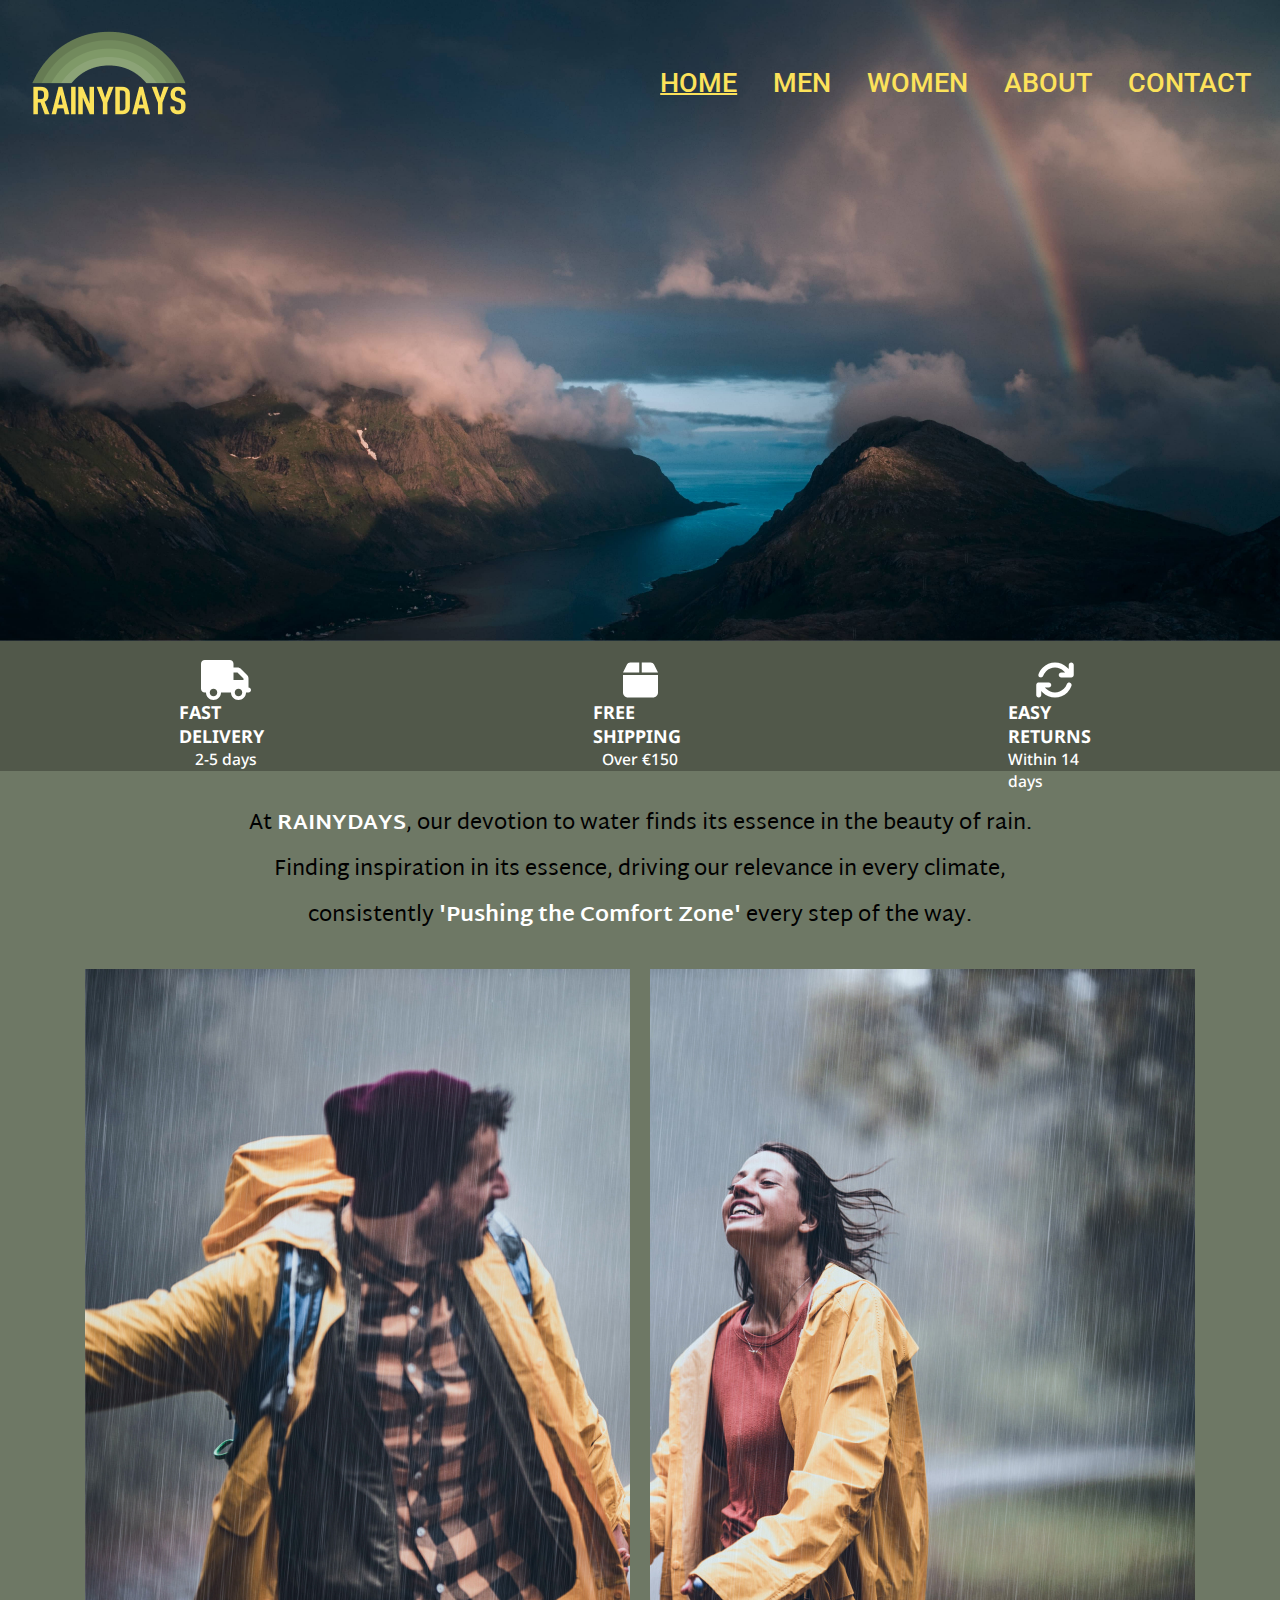
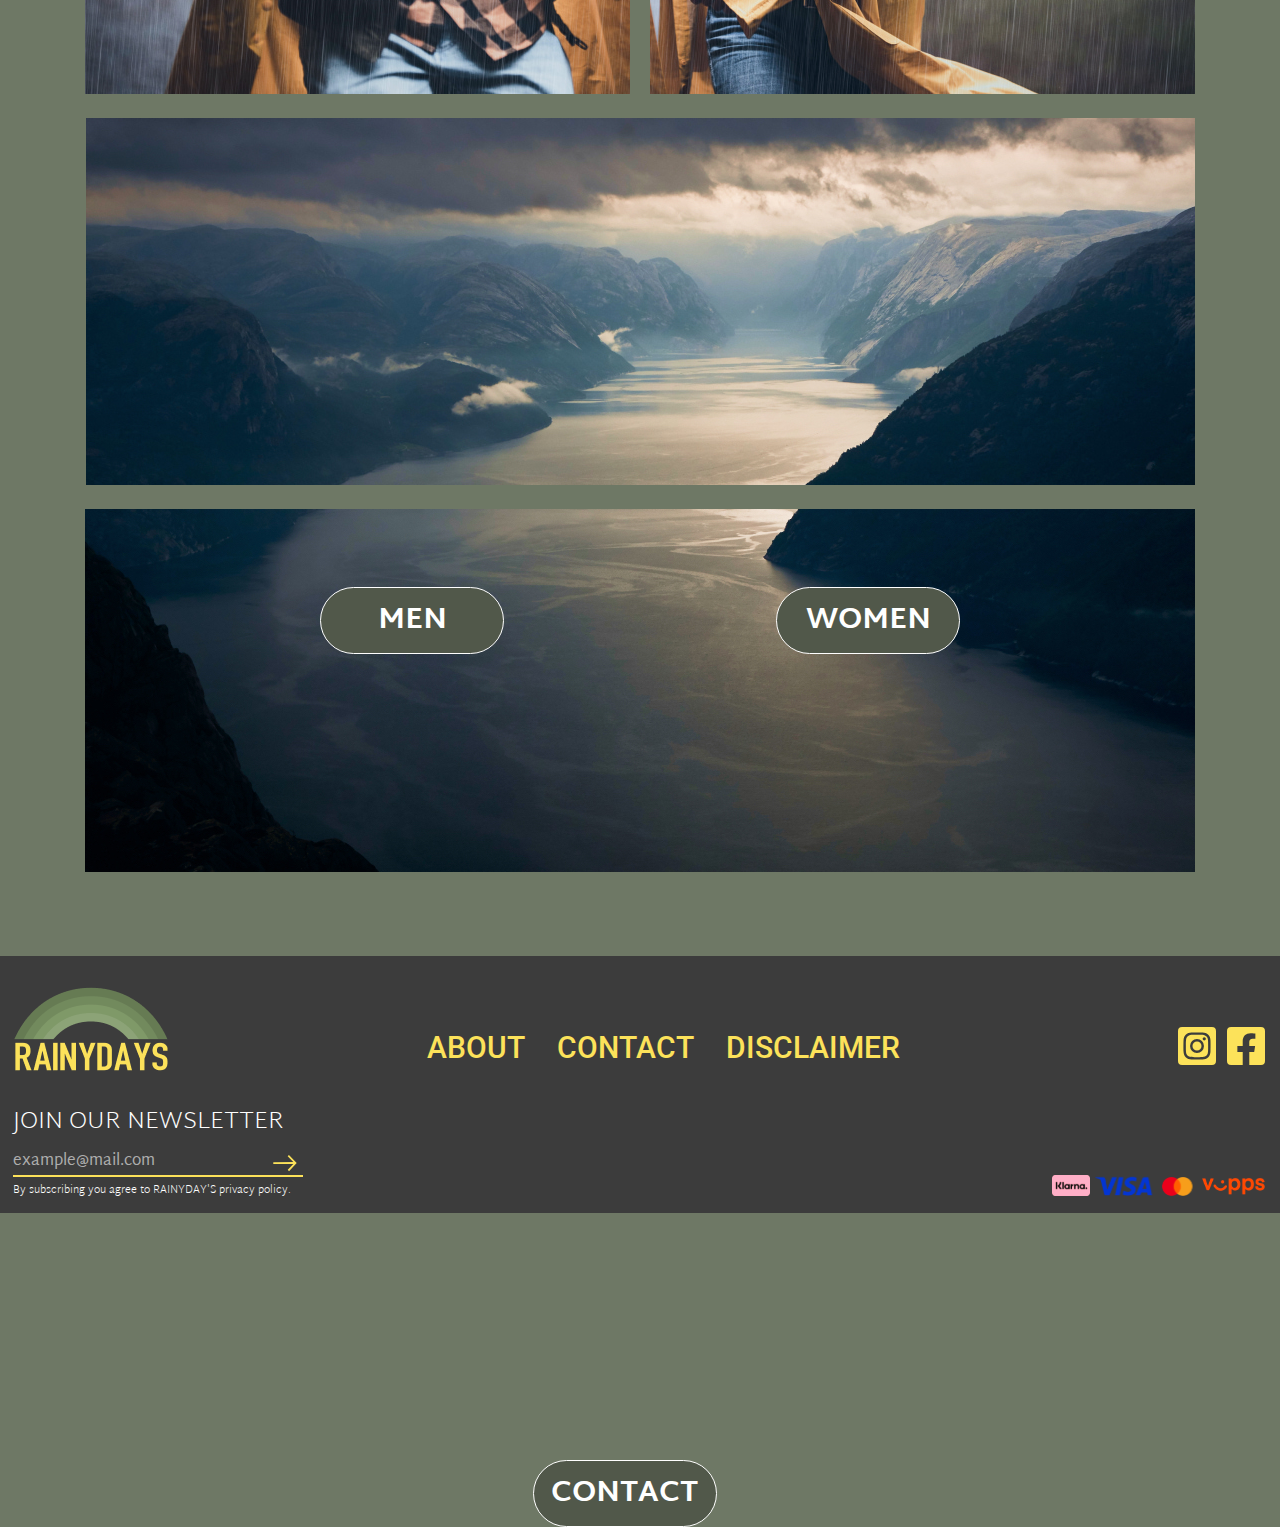
==== index.html @ e8f2d110 "first commit" ====
<!DOCTYPE html>
<html lang="en">

<head>
  <meta charset="UTF-8">
  <meta name="viewport" content="width=device-width, initial-scale=1.0">
  <title>Rainydays︱Waterproof outdoor jackets</title>
  <meta name="discription" content="Rainydays︱Website where you can buy waterproof outdoor jackets">
  <link rel="stylesheet" href="src/css/styles.css">
  <link rel="stylesheet" href="src/css/index.css">
  <link rel="icon" type="image/x-icon" href="./assets/images/favicon.ico">
</head>
<body>
  
 <header>
  <div class="header-img-wrapper">
    <a href="./index.html">
      <img class="logo" src="./assets/images/RAINYDAYSlogocrop.png" alt="Logo: Green shades of tint rainbow with yellow text - Rainydays">
    </a>
    <img class="header-img" src="./assets/images/HEADER-PIC-index.jpg" alt="Mountain range with a fjord, clouds and a rainbow">
  
   
    <nav class="navigation">
      <ul>
       <li class="active"><a class="nav-links" href="index.html">HOME</a></li>
       <li><a class="nav-links" href="mens.html">MEN</a></li>
       <li><a class="nav-links" href="womens.html">WOMEN</a></li>
       <li><a class="nav-links" href="about.html">ABOUT</a></li>
       <li><a class="nav-links" href="contact.html">CONTACT</a></li>
       <!--<li ><a class="nav-links" href="cart.html"><img class="cart-icon" src="./assets/images/BAG.png"></a></li>-->
     </ul>
     </nav>
    </div>
 </header>

 <main>
  <section>
    <div class="section1">
      <div class="bulk">
        <img class="icon" src="./assets/images/TRUCK.svg" alt="icon of a truck">
        <p class="bulk-big-text">FAST DELIVERY</p>
        <p class="bulk-small-text">2-5 days</p>
      </div>
      <div class="bulk">
        <img class="icon" src="./assets/images/PACKAGE.svg" alt="icon of a package">
        <p class="bulk-big-text">FREE SHIPPING</p>
        <p class="bulk-small-text">Over €150</p>
      </div>
      <div class="bulk">
        <img class="icon" src="./assets/images/RETURN.svg" alt="icon of a return arrow">
        <p class="bulk-big-text">EASY RETURNS</p>
        <p class="bulk-small-text">Within 14 days</p>
      </div>
    </div>
  </section>

  <section class="section2">
    <h1 class="h1-top">At <b class="bold">RAINYDAYS</b>, our devotion to water finds its essence in the beauty of rain.</h1>
    <h1 class="h1-top"> Finding inspiration in its essence, driving our relevance in every climate,</h1>
    <h1 class="h1-top"> consistently <b class="bold">'Pushing the Comfort Zone'</b> every step of the way.</h1>
  </section>

  <section class="section3">
    <div>
    <img class="section3-img" src="./assets/images/men-index.jpg" alt="Man in the rain reaching for the woman">
    <a href="mens.html"><button class="btn btn-men">MEN</button></a>
  </div>
  <div>
    <img class="section3-img" src="./assets/images/women-index.jpg" alt="Woman in the rain reaching for the man">
    <a href="womens.html"><button class="btn btn-women">WOMEN</button></a>
  </div>
  </section>
  
  <section class="section4">
    <div>
    <img src="./assets/images/1fjord.jpg" alt="the top a fjord landscape">
    <a href="about.html"><button class="btn btn-about">ABOUT</button></a>
  </div>
  <div>
    <img src="assets/images/2fjord.jpg" alt="the bottom of a fjord landscape">
    <a href="contact.html"><button class="btn btn-contact">CONTACT</button></a>
  </div>
  </section>
</main>

 <footer>
  <div class="footer-wrapper1">
    <a href="./index.html/"> <img class="logo-footer" src="./assets/images/RAINYDAYSlogocrop.png" alt="Logo: Green shades of tint rainbow with yellow text - Rainyday"></a>
    <nav class="footer-nav">
      <ul class="footer-ul">
        <li><a class="footer-links" href="./about.html">ABOUT</a></li>
       <li><a class="footer-links" href="./contact.html">CONTACT</a></li>
       <li><a class="footer-links" href="./disclaimer.html">DISCLAIMER</a></li>
      </ul>
    </nav>
 
    <nav class="some">
      <ul class="some-icon">
        <li class="some-icon-li"><a href="https://www.instagram.com/"><img class="some-img" src="./assets/images/instagram-square13.46.51.svg" alt="instagram logo"></a></li>
        <li class="some-icon-li"><a href="https://www.facebook.com/"><img class="some-img" src="./assets/images/facebook-square13.46.51.svg" alt="facebook logo"></a></li>
      </ul>
    </nav>
    </div>

    <div class="footer-wrapper2">
    <container class="newsletter-wrapper2">
    <div class="newsletter"></div>
      <div class="newsletter-title">JOIN OUR NEWSLETTER</div>
      <div class="input-container">
              <button type="submit" class="submit-button"> <img class="pil" src="./assets/images/PIL.svg"></button>
              <input type="email" class="email-input" placeholder="example@mail.com" required>
      </div>
      <div class="privacy-policy">By subscribing you agree to RAINYDAY'S privacy policy.</div>
    </container>

    <div class="payment-wrapper">
        <nav>
          <ul class="payment-ul">
            <li class="payment"><a href="https://www.klarna.com/no/?grs=https%3A%2F%2Fwww.klarna.com%2F&grr=empty"><img class="payment-img" src="./assets/images/KLARNA.svg" alt="Klarna logo"></a></li>
            <li class="payment"><a href="https://www.visa.no/"><img class="payment-img" src="./assets/images/VISA.svg" alt="Visa logo"></a></li>
            <li class="payment"><a href="https://www.mastercard.no/no-no.html"><img class="payment-img" src="./assets/images/MASTERCARD.svg" alt="Mastercard logo"></a></li>
            <li class="payment"><a href="https://vipps.no/"><img class="payment-img" src="./assets/images/VIPPS.svg" alt="Vipps logo"></a></li>
          </ul>
        </nav>
      </div>
    </div>
 
 </footer>

</body>
</html>
---- src/css/styles.css ----
/* Use import to split up your CSS into manageable chunks */
@import url("./reset.css");
/* Files that are only needed to be imported are called partials */
/* These are marked with an underscore: */
@import url("./variables.css");
/* Feel free to add as many of these imports as you need */
@import url('https://fonts.googleapis.com/css2?family=Martel+Sans:wght@200;400;600;700;800;900&display=swap');
@import url('https://fonts.googleapis.com/css2?family=Roboto:ital,wght@0,100;0,300;0,400;0,500;0,700;0,900;1,100;1,300;1,400;1,500;1,700;1,900&display=swap');
@import url('https://fonts.googleapis.com/css2?family=Noto+Sans:ital,wght@0,100;0,200;0,300;0,400;0,500;0,600;0,700;0,800;0,900;1,100;1,200;1,300;1,400;1,500;1,600;1,700;1,800&display=swap');

*{
  margin: 0px;
  padding: 0px;
  box-sizing: border-box;
}

html {
  font-size: 1rem;
}

body {
  background-color: #6E7865;
  font-size: 1rem;
}

img {
  max-width: 100%;
  height: auto;
}
/*-----------header-------------*/ 

header {
  position: relative;
}

.header-img-wrapper {
  position: relative;
  display: flex;
  max-width: 100%;
}


.logo {
  position: absolute;
  margin: 1% 2%;
  margin-top: 2vw;
  max-width: 20%;
  height: auto;
}

ul {
  margin: 0;
  padding: 0;
}

li {
  display: inline-block;
  margin: 16px;
}

.nav-links {
  color: #FCE25A;
  font-family: 'Roboto', sans-serif;
  font-size: 1.675rem;
  font-weight: 500;
  text-decoration: none;
}

.navigation {
  position: absolute;
  top: 0;
  right: 0;
  padding-right: 1%;
  padding-top: 4%;
}

.active {
  text-decoration: underline;
  text-decoration-thickness: 2px;
  color:#FCE25A;
}

.cart-icon {
  width: 100%;
  max-width: 50px;;
  height: auto;
}

main { 
  padding-bottom: 30px;
}

/*----------index-------------*/
h1 {
  color: #FCE25A;
  font-family: 'Roboto', sans-serif;
  font-size: 1.875rem;
  text-align: center;
  padding: 25px;
}

.section1 {
  background-color: #51584A;
  width: 100%;
  height: 130px;
  padding: 19px;
  display: flex;
  justify-content: space-evenly;
}

.bulk { 
  
  display: flex;
  flex-direction: column;
  align-items: center;
  margin: 0 160px;
}

.bulk-big-text {
font-size: 1.125rem;
font-family: 'Noto Sans', sans-serif;
font-weight: 700;
color:#fff;
}

.bulk-small-text {
  font-size: 0.975rem;
  font-family: 'Noto Sans', sans-serif;
  font-weight: 500;
   color:#fff; 
}

.section2 {
  width: 80%;
  margin-right:auto;
  margin-left:auto;
  padding-top: 30px;
  padding-bottom: 30px;
}

.h1-top {
  font-family: "martel sans", sans-serif;
  color: #000;
  font-weight: 400;
  font-size: 1.363rem;
  padding: 3px;
  text-align: center;
 }

.bold {
  font-family: "martel sans", sans-serif;
 color: #fff;
 font-weight: 700;
 font-size: 1.363rem;
}

.section3 {
  display: flex;
  justify-content:center;
  gap: 20px;
}


.section4 {
  display: flex;
  flex-direction: column;
  align-items: center;
  justify-content: space-around;
  gap: 20px;
  margin-top: 20px;
  margin-bottom: 50px;

}

.btn {
  background-color: #51584A;
  border: 1px solid #fff;
  font-family: "martel sans", sans-serif;
  font-weight: 700;
  border-radius: 36px;
  color: #fff;
  padding: 5px 15px;
  text-align: center;
  text-decoration: none;
  display: inline-block;
  font-size: 1.9rem;
  width: 184px;
  cursor: pointer;
}

.btn:hover{
  background-color: #FCE25A;
  color:#000
}

/*----------about-------------*/

.section1-about-wrapper{
display: flex;
flex-wrap: wrap;
align-items: center;
justify-content: center;
}

.section1-about-text{
  padding: 15px;
  margin-left: 125px;
}

.p-about {
  font-family: "martel sans", sans-serif;
  font-weight: 500;
  max-width: 560px;
  width: 560px;
  font-size: 1.02rem;
  padding: 15px;
}

.p-about2 {
  font-family: "martel sans", sans-serif;
  font-weight: 500;
  max-width: 550px;
  width: 550px;
  font-size: 1.02rem;
  padding: 15px;
}

.b-about {
 font-family: "martel sans", sans-serif;
 color: #fff;
 font-weight: 700;
 font-size: 1.02rem;
}

.section1-img{
  padding: 15px;
  margin-right: 125px;
}



.section2-about-wrapper{
  display: flex;
  flex-wrap: wrap;
  align-items: center;
  justify-content: center;
  margin-top: 35px;
  margin-bottom: 35px;
  gap: 20px;
  }

  .section2-about-text{
    padding: 15px;
    
  }

  .section2-img{
    padding: 15px;
    
  }

  /*----disclaimer----*/
  .section1-disclaimer-wrapper{
    display: flex;
    flex-wrap: wrap;
    align-items: center;
    justify-content: center;
    padding-bottom: 30px;
    padding-left: 15px;
    }
    
    .section1-disclaimer-text{
      padding: 15px;
      margin-left: 125px;
    }
    
    .p-disclaimer {
      font-family: "martel sans", sans-serif;
      font-weight: 500;
      max-width: 560px;
      width: 560px;
      font-size: 1.02rem;
      padding-bottom: 35px;
    }
    
    .h2-disclaimer {
     font-family: "martel sans", sans-serif;
     color: #fff;
     font-weight: 700;
     font-size: 1.02rem;
     padding-bottom: 0;
     margin-bottom: 0;
    }
    
    .disclaimer-img {
      padding: 15px;
      margin-right: 125px;
    }
    

    .link-style:link {
      color: #000;
    }

    .link-style:visited {
      color: #000;
    }

    .link-style:hover {
      color:#FCE25A;
    }

  /*--------Men and women----------*/
  .product-card {
    background-color: #51584A;
    margin: 10px;
    max-width: 341px;
}


.product-name {
    font-family: "martel sans", sans-serif;
    font-size: 1.125rem;
    font-weight: 800;
    color: #fff;
    margin-left: 5px;
}

.product-price {
    font-family: "martel sans", sans-serif;
    color: #fff;
    font-size: 1.125rem;
    font-weight: 500;
    margin-left: 5px;
}

.dot-wrapper{
  display: flex;
  flex-direction: row;
  justify-content: space-between;
}
/*----------contact-----------*/

.h3-contact {
  font-family: "martel sans", sans-serif;
    color: #fff;
    font-size: 1.425rem;
    font-weight: 800;
    padding: 0;
    margin: 0;
}

.p-contact {
  font-family: "martel sans", sans-serif;
  color: #000;
  font-size: 1.325rem;
  font-weight: 500;
  
}

.h3-roboto{
  font-family: 'Roboto', sans-serif;
  font-size: 1.675rem;
  font-weight: 500;
  color: #fff;
  padding: 0;
  margin: 0;
}

/*----------footer-----------*/
footer {
    background-color: #3C3C3C;
    width: 100%;
    position: relative;
}

.footer-wrapper1 {
  display: flex;
  justify-content: space-between;
}

.logo-footer {
  margin-left: 5%;
  margin-top: 2vw;
  max-width: 100%;
  height: auto;
}

.footer-ul {
  display: flex;
  justify-content: center;
}

.footer-links {
  color: #FCE25A;
  font-family: 'Roboto', sans-serif;
  font-size: 1.875rem;
  font-weight: 500;
  text-decoration: none;
}

.footer-nav, .some {
  display: flex;
  align-items: flex-end;
}

.footer-ul, .some-icon {
  display: flex;
  align-items: flex-end;
}

.footer-links, .some-icon-li img{
  margin-bottom: -7px;
}

.newsletter-wrapper2 {
  display: inline-block;
  justify-content: space-between;
  padding: 1%;
}

.some-icon {
  margin-right: 20px;
}

.some-icon-li {
display: inline-block;
margin-right: -5px;
}
 

.newsletter {
  display: flex;
  align-items: flex-end;
  margin-top: 0.5vw;
  margin-left: 5%;
}

.newsletter-title {
  font-family: "martel sans", sans-serif;
  color: #fff;
  font-weight: lighter;
  font-size: 1.5rem;
}

.input-container {
  display: flex;
  position: relative;
  flex-direction: row;
  align-items: flex-start;
  margin-bottom: 3px;
  margin-top: 3px;
}

.email-input {
  width: 290px;
  border: none; 
  border-bottom: 2px solid #FCE25A;
  outline: none;
  background-color: transparent;
  margin-right: 20px;
  color: #aeaeae;
  font-family: "Martel sans", sans-serif;
  font-size: 0.9625rem;
  position: relative;

}

.email-input::placeholder {
  color: #aeaeae; 
}

.submit-button {
  background-color: transparent;
  cursor: pointer; 
  border: none;
  position: absolute; 
  left: 260px;
  bottom: 2px;
  
}

.pil {
  height: 1.1rem;

}

.privacy-policy {
  font-family: "martel sans", sans-serif;
  color: #fff;
  font-weight: lighter;
  font-size: 0.6825rem;
}

.payment-wrapper {
  display: flex;
  align-items: center;
  position: absolute;
  bottom: 0;
  right: 0;
  margin-right: 1%;
  margin-bottom: 1%;
}

.payment {
  margin: 0;
  padding: 0;
}



/* mobile to small tablet */
@media screen and (min-width: 300px) and (max-width: 600px) {

}
 
/* tablet and small laptops */
@media screen and (min-width: 601px) and (max-width: 900px) {

}
 
/* laptop to larger desktops */
@media screen and (min-width: 901px) and (max-width: 1300px) {

}
 
/* larger monitors */
@media screen and (min-width: 1301px) {
  
}
---- src/css/index.css ----
.btn-contact{
    position: absolute;
    top: 340%;
    right: 44%;
  }

  .btn-about{
    position: absolute;
    top: 285%;
    right: 44%;
  }

  .btn-women{
    position: absolute;
    top: 243%;
    right: 25%;
  }

  .btn-men{
    position: absolute;
    top: 243%;
    left: 25%;
  }
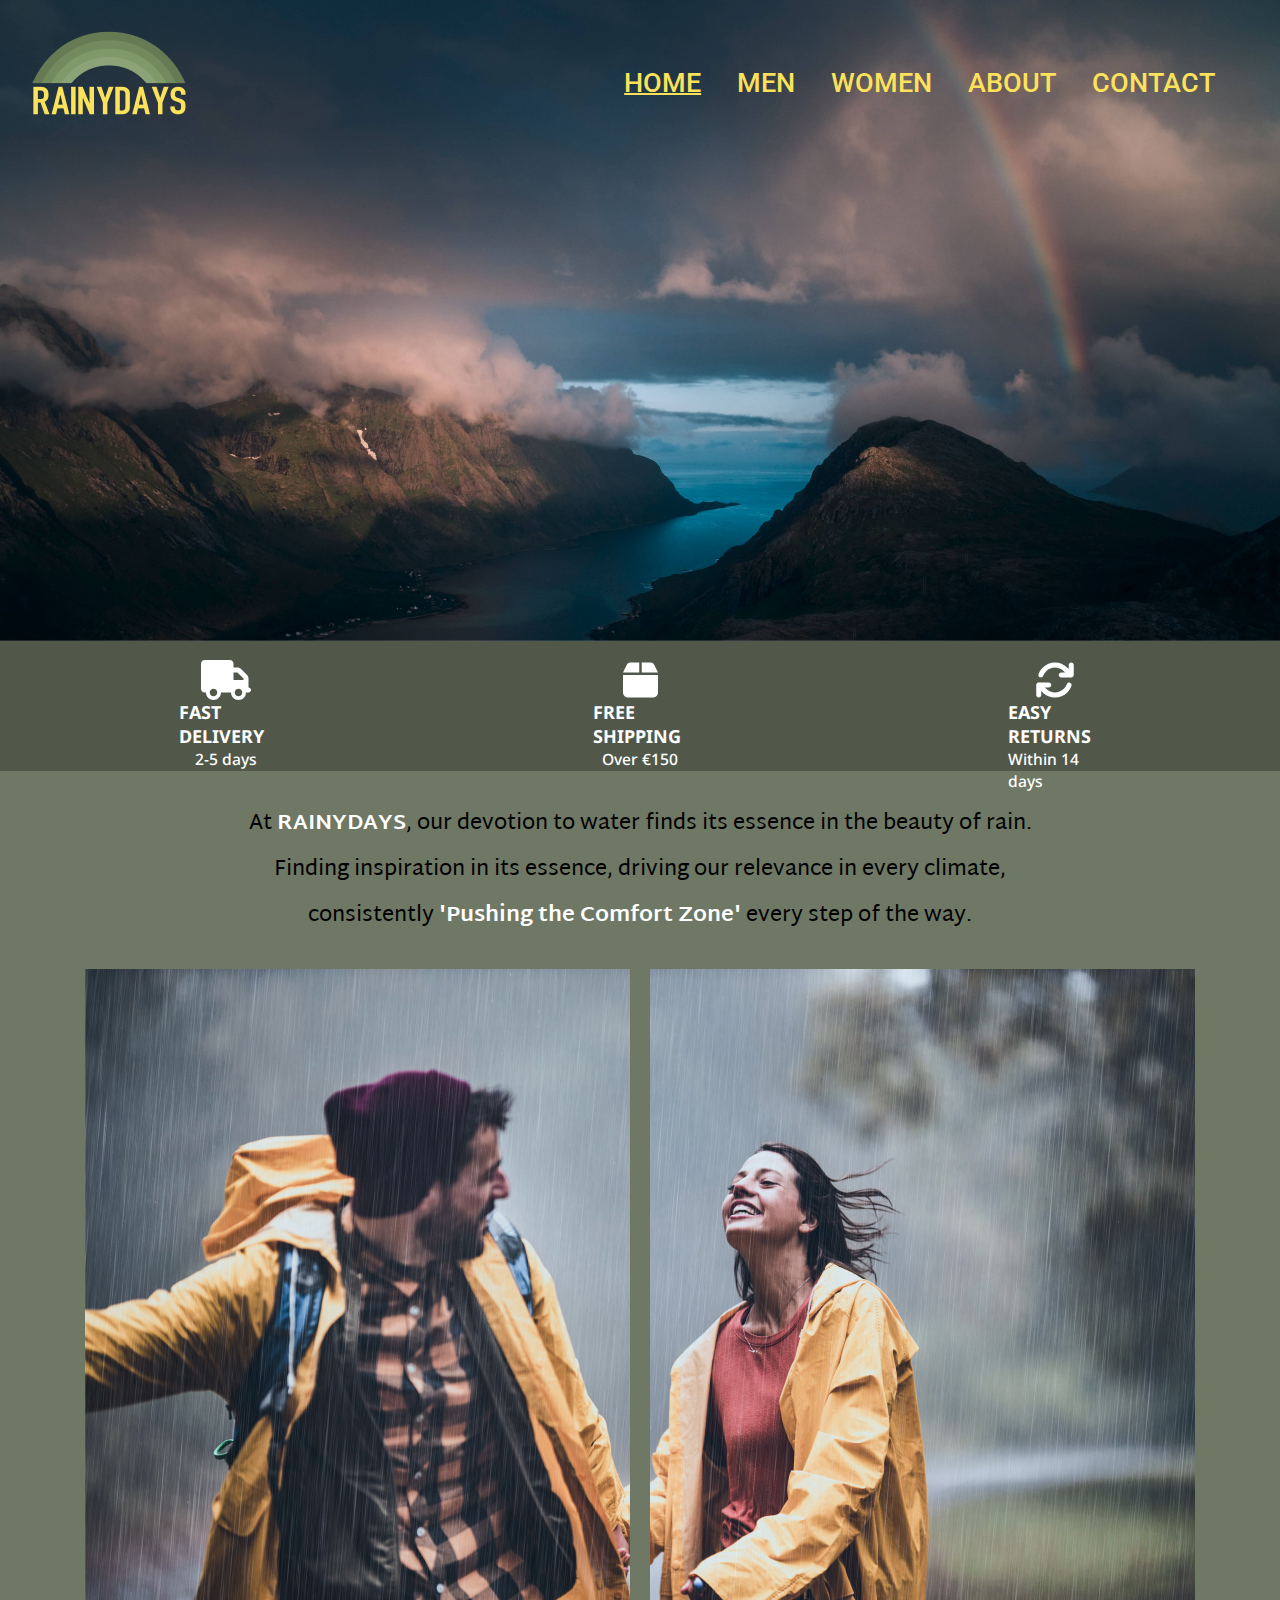
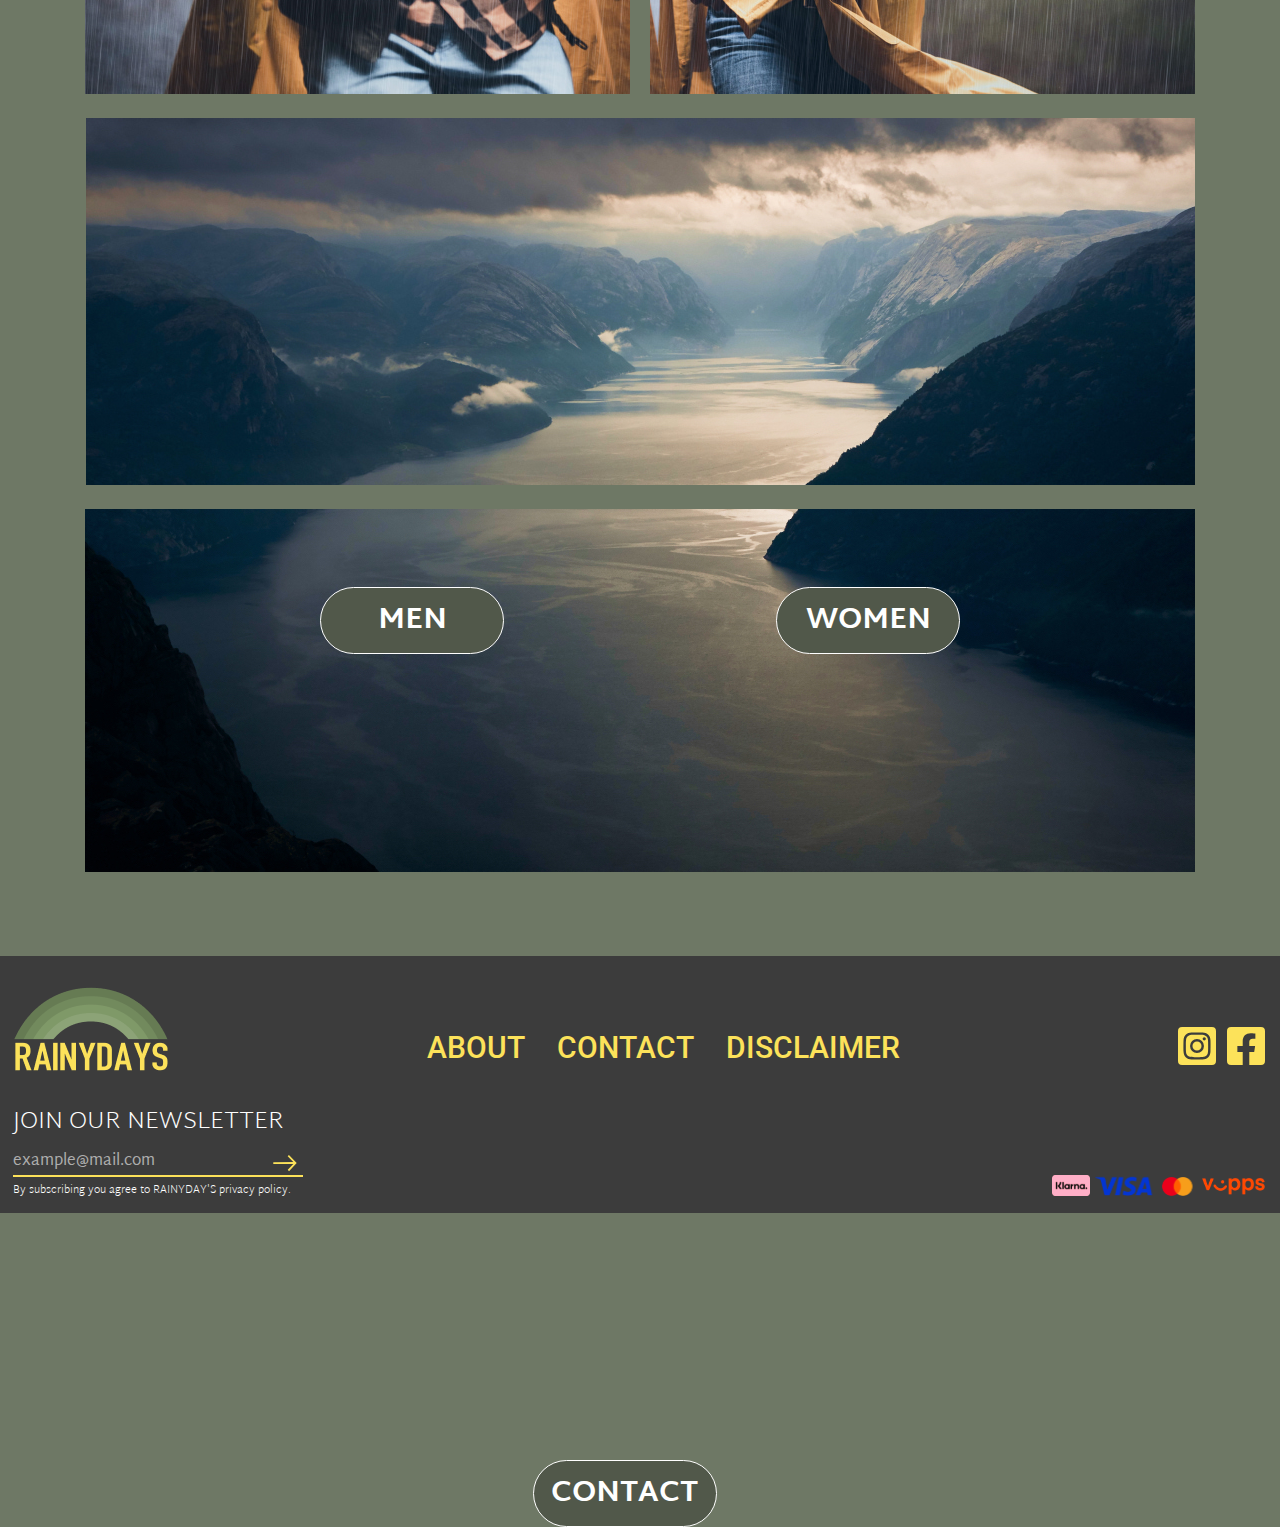
==== commit e2e7d144: "first commit" ====
--- a/index.html
+++ b/index.html
@@ -27,6 +27,20 @@
        <li><a class="nav-links" href="womens.html">WOMEN</a></li>
        <li><a class="nav-links" href="about.html">ABOUT</a></li>
        <li><a class="nav-links" href="contact.html">CONTACT</a></li>
+       <li>
+        <nav id="hamnav">
+          <label for="hamburger">&#9776;</label>
+          <input type="checkbox" id="hamburger"/>
+          <div id="hamitems">
+              <a href="./index.html">HOME</a>
+              <a href="./mens.html">MEN'S</a>
+              <a href="./womens.html">WOMEN'S</a>
+              <a href="./about.html">ABOUT</a>
+              <a href="./contact.html">CONTACT</a>
+          </div>
+
+       </nav>
+       </li>
        <!--<li ><a class="nav-links" href="cart.html"><img class="cart-icon" src="./assets/images/BAG.png"></a></li>-->
      </ul>
      </nav>
@@ -85,7 +99,7 @@
 
  <footer>
   <div class="footer-wrapper1">
-    <a href="./index.html/"> <img class="logo-footer" src="./assets/images/RAINYDAYSlogocrop.png" alt="Logo: Green shades of tint rainbow with yellow text - Rainyday"></a>
+    <a href="./index.html"> <img class="logo-footer" src="./assets/images/RAINYDAYSlogocrop.png" alt="Logo: Green shades of tint rainbow with yellow text - Rainyday"></a>
     <nav class="footer-nav">
       <ul class="footer-ul">
         <li><a class="footer-links" href="./about.html">ABOUT</a></li>
--- a/src/css/styles.css
+++ b/src/css/styles.css
@@ -11,6 +11,9 @@
 *{
   margin: 0px;
   padding: 0px;
+}
+
+*, *::after, *::befor {
   box-sizing: border-box;
 }
 
@@ -27,6 +30,12 @@
   max-width: 100%;
   height: auto;
 }
+
+main { 
+  padding-bottom: 30px;
+}
+
+
 /*-----------header-------------*/ 
 
 header {
@@ -86,9 +95,12 @@
   height: auto;
 }
 
-main { 
-  padding-bottom: 30px;
-}
+
+/*-----hamburger----*/
+#hamitem, #hamnav {
+  display: none;
+}
+
 
 /*----------index-------------*/
 h1 {
@@ -511,7 +523,27 @@
 
 /* mobile to small tablet */
 @media screen and (min-width: 300px) and (max-width: 600px) {
-
+#hamitems {display: block;}
+#hamitems a{
+  display: block;
+  width: 100%;
+  box-sizing: border-box;
+  border-top: 1px solid white;
+}
+
+#hamnav label {
+  display: inline-block;
+  color:#FCE25A;
+  background-color: #51584A;
+  padding: 10px;
+  font-family: 'Roboto', sans-serif;
+  font-size: 1.675rem;
+  font-weight: 500;
+ }
+ 
+ #hamitems { display: none;}
+
+ #hamnav input:checked ~ #hamitems {display: block;}
 }
  
 /* tablet and small laptops */
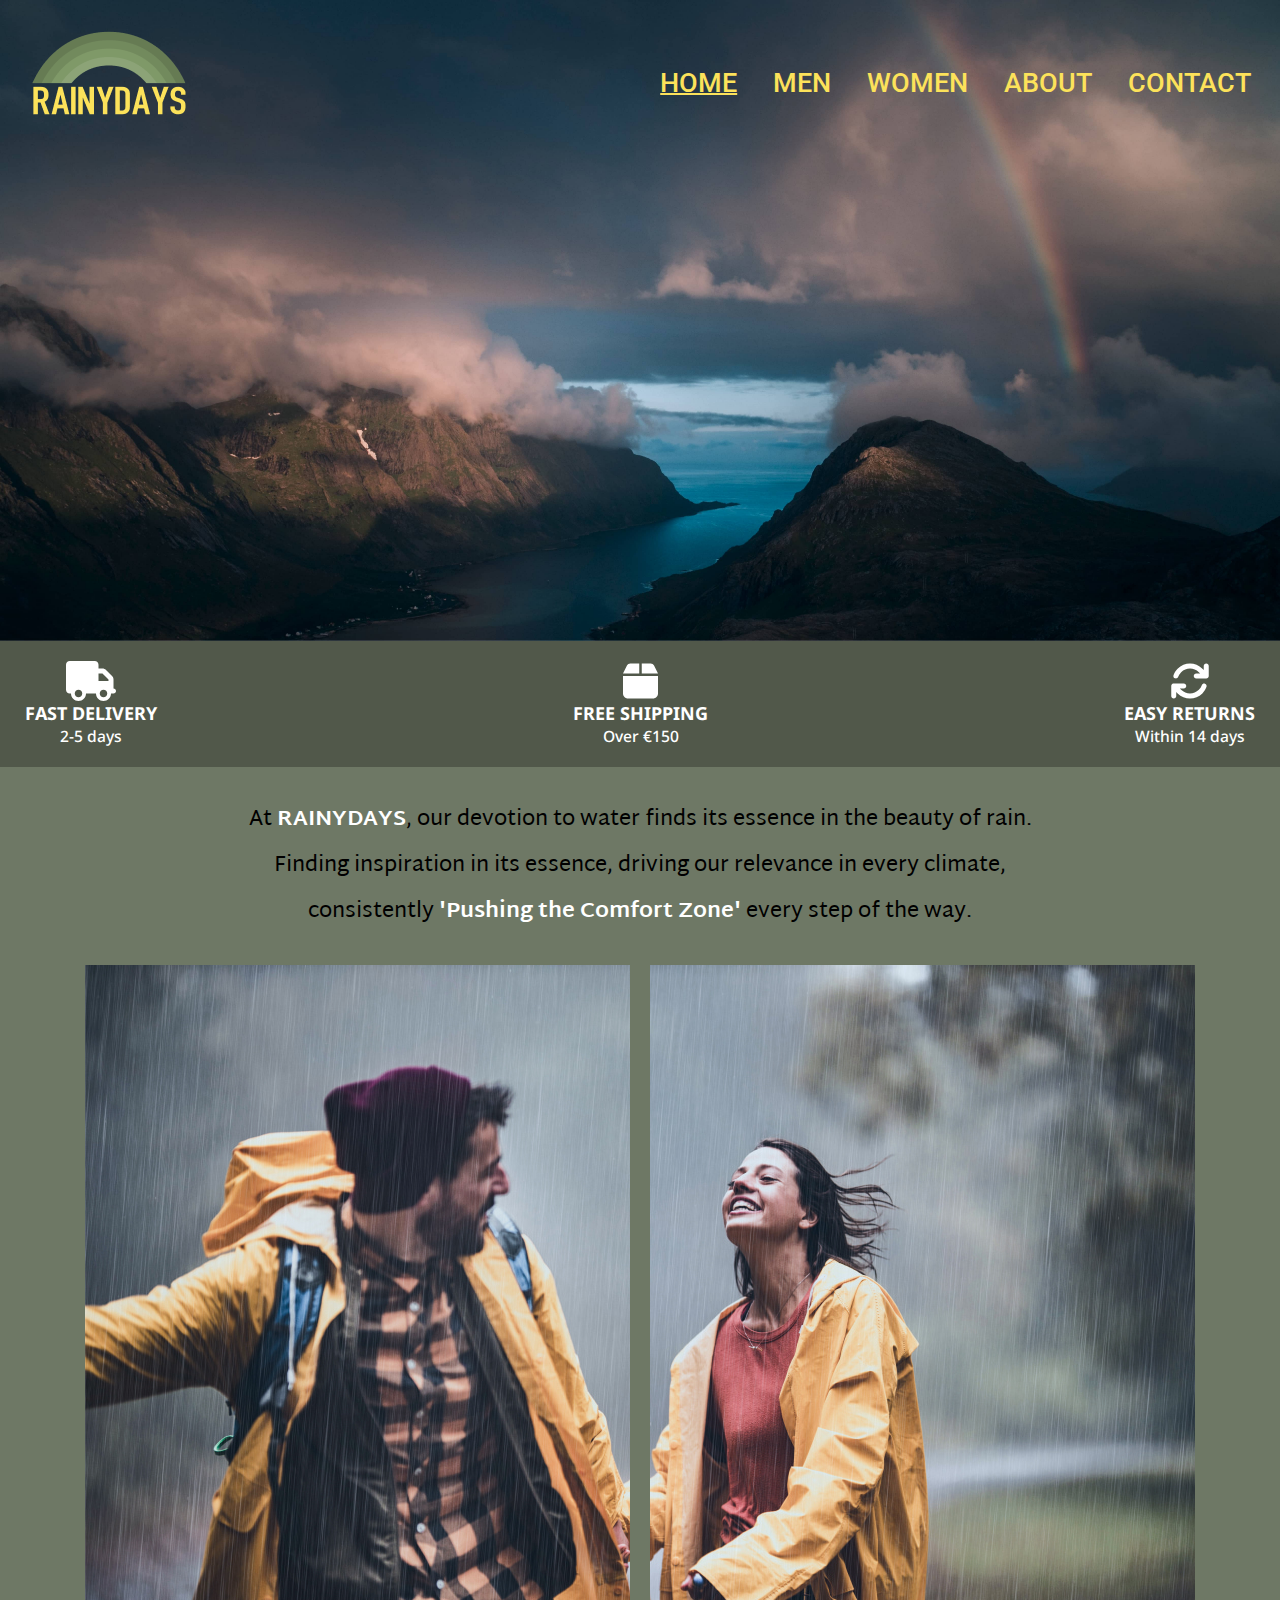
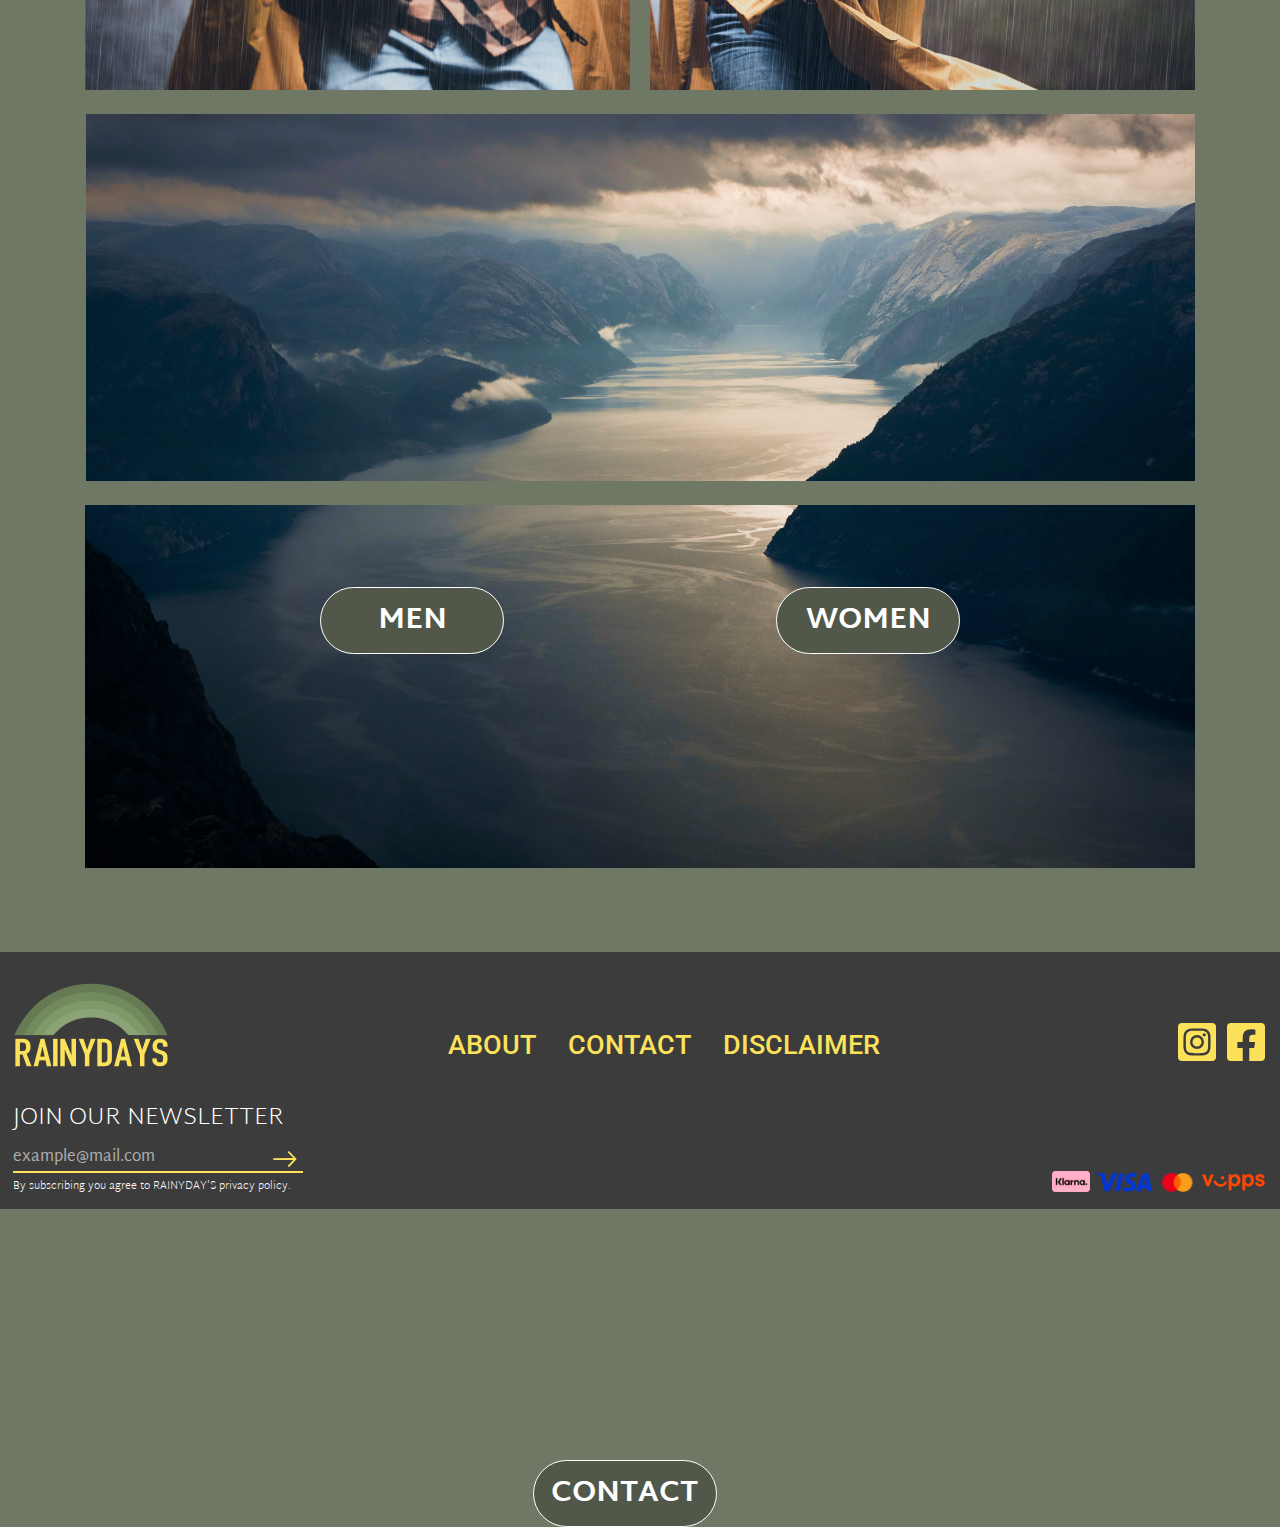
==== commit 92e3fbd4: "first commit" ====
--- a/index.html
+++ b/index.html
@@ -27,23 +27,21 @@
        <li><a class="nav-links" href="womens.html">WOMEN</a></li>
        <li><a class="nav-links" href="about.html">ABOUT</a></li>
        <li><a class="nav-links" href="contact.html">CONTACT</a></li>
-       <li>
-        <nav id="hamnav">
-          <label for="hamburger">&#9776;</label>
-          <input type="checkbox" id="hamburger"/>
-          <div id="hamitems">
-              <a href="./index.html">HOME</a>
-              <a href="./mens.html">MEN'S</a>
-              <a href="./womens.html">WOMEN'S</a>
-              <a href="./about.html">ABOUT</a>
-              <a href="./contact.html">CONTACT</a>
-          </div>
-
-       </nav>
-       </li>
        <!--<li ><a class="nav-links" href="cart.html"><img class="cart-icon" src="./assets/images/BAG.png"></a></li>-->
      </ul>
      </nav>
+
+     <nav id="hamnav">
+      <label for="hamburger">&#9776;</label>
+      <input type="checkbox" id="hamburger" hidden/>
+      <div id="hamitems">
+          <a href="./index.html">HOME</a>
+          <a href="./mens.html">MEN'S</a>
+          <a href="./womens.html">WOMEN'S</a>
+          <a href="./about.html">ABOUT</a>
+          <a href="./contact.html">CONTACT</a>
+      </div>
+   </nav>
     </div>
  </header>
 
@@ -102,9 +100,9 @@
     <a href="./index.html"> <img class="logo-footer" src="./assets/images/RAINYDAYSlogocrop.png" alt="Logo: Green shades of tint rainbow with yellow text - Rainyday"></a>
     <nav class="footer-nav">
       <ul class="footer-ul">
-        <li><a class="footer-links" href="./about.html">ABOUT</a></li>
-       <li><a class="footer-links" href="./contact.html">CONTACT</a></li>
-       <li><a class="footer-links" href="./disclaimer.html">DISCLAIMER</a></li>
+        <li><a class="nav-links" href="./about.html">ABOUT</a></li>
+       <li><a class="nav-links" href="./contact.html">CONTACT</a></li>
+       <li><a class="nav-links" href="./disclaimer.html">DISCLAIMER</a></li>
       </ul>
     </nav>
  
--- a/src/css/styles.css
+++ b/src/css/styles.css
@@ -90,14 +90,12 @@
 }
 
 .cart-icon {
-  width: 100%;
-  max-width: 50px;;
-  height: auto;
+  max-width: 50px;
 }
 
 
 /*-----hamburger----*/
-#hamitem, #hamnav {
+#hamburger, #hamnav {
   display: none;
 }
 
@@ -394,8 +392,7 @@
 .logo-footer {
   margin-left: 5%;
   margin-top: 2vw;
-  max-width: 100%;
-  height: auto;
+ 
 }
 
 .footer-ul {
@@ -520,10 +517,23 @@
 }
 
 
-
+  /* ---------- MEDIA QUERIES -------------*/
 /* mobile to small tablet */
 @media screen and (min-width: 300px) and (max-width: 600px) {
-#hamitems {display: block;}
+
+  .nav-links {
+    font-size: 1rem;
+  }
+
+/*---nav---*/ 
+.navigation {
+  display: none;
+}
+
+
+/*----hamburger--*/
+
+
 #hamitems a{
   display: block;
   width: 100%;
@@ -534,20 +544,53 @@
 #hamnav label {
   display: inline-block;
   color:#FCE25A;
-  background-color: #51584A;
+  background-color: transparent;
   padding: 10px;
   font-family: 'Roboto', sans-serif;
   font-size: 1.675rem;
   font-weight: 500;
+  float: right;
+  margin-right: 10px;
  }
  
- #hamitems { display: none;}
-
- #hamnav input:checked ~ #hamitems {display: block;}
-}
+ #hamitems { 
+  display: none;
+
+}
+
+ #hamnav { 
+  position: absolute;
+  display: block;
+  top: 10px;
+  right: 0px; 
+  width: 100%;
+  
+ }
+
+ #hamnav input:checked ~ #hamitems {
+  display: block;
+  background-color: #51584A;
+  width: 100%;
+  height: 200px;
+  margin-top: 40px;
+  text-align: center;
  
+}
+
+
+
+ /*---footer---*/
+ .logo-footer {
+
+}
+
+}
+
 /* tablet and small laptops */
 @media screen and (min-width: 601px) and (max-width: 900px) {
+  .nav-links {
+    font-size: 1.275rem;
+  }
 
 }
  
--- a/src/css/index.css
+++ b/src/css/index.css
@@ -21,4 +21,110 @@
     position: absolute;
     top: 243%;
     left: 25%;
-  }+  }
+
+   /* ---------- MEDIA QUERIES -------------*/
+/* mobile to small tablet */
+@media screen and (min-width: 300px) and (max-width: 600px) {
+
+/*---bulk-section---*/
+.section1 {
+  display: flex;
+  flex-direction: row;
+  justify-content: space-between;
+  height: auto;
+  padding: 10px 25px;
+  
+}
+
+.bulk {
+  margin: 10px 0;
+  align-items: center;
+  text-align: center;
+}
+
+.bulk-big-text {
+  font-size: 0.8rem;
+}
+
+.bulk-small-text {
+  font-size: 0.6rem;
+}
+
+.icon {
+  width: 30px;
+  height: auto;
+}
+
+}
+
+ 
+/* tablet and small laptops */
+@media screen and (min-width: 601px) and (max-width: 900px) {
+  /*---bulk-section---*/
+ .section1 {
+  display: flex;
+  flex-direction: row;
+  justify-content: space-between;
+  height: auto;
+  padding: 10px 25px;
+  
+}
+
+.bulk {
+  margin: 10px 0;
+  align-items: center;
+  text-align: center;
+}
+
+.bulk-big-text {
+  font-size: 0.9rem;
+}
+
+.bulk-small-text {
+  font-size: 0.7rem;
+}
+
+.icon {
+  width: 40px;
+  height: auto;
+}
+
+}
+ 
+/* laptop to larger desktops */
+@media screen and (min-width: 901px) and (max-width: 1300px) {
+  /*---bulk-section---*/
+  .section1 {
+    display: flex;
+    flex-direction: row;
+    justify-content: space-between;
+    height: auto;
+    padding: 10px 25px;
+  }
+
+    .bulk {
+      margin: 10px 0;
+      align-items: center;
+      text-align: center;
+    }
+    
+}
+ 
+/* larger monitors */
+@media screen and (min-width: 1301px) {
+    /*---bulk-section---*/
+ .section1 {
+  display: flex;
+  flex-direction: row;
+  justify-content: space-between;
+  height: auto;
+  padding: 10px 25px;
+ }
+  
+  .bulk {
+    margin: 10px 0;
+    align-items: center;
+    text-align: center;
+  }
+}
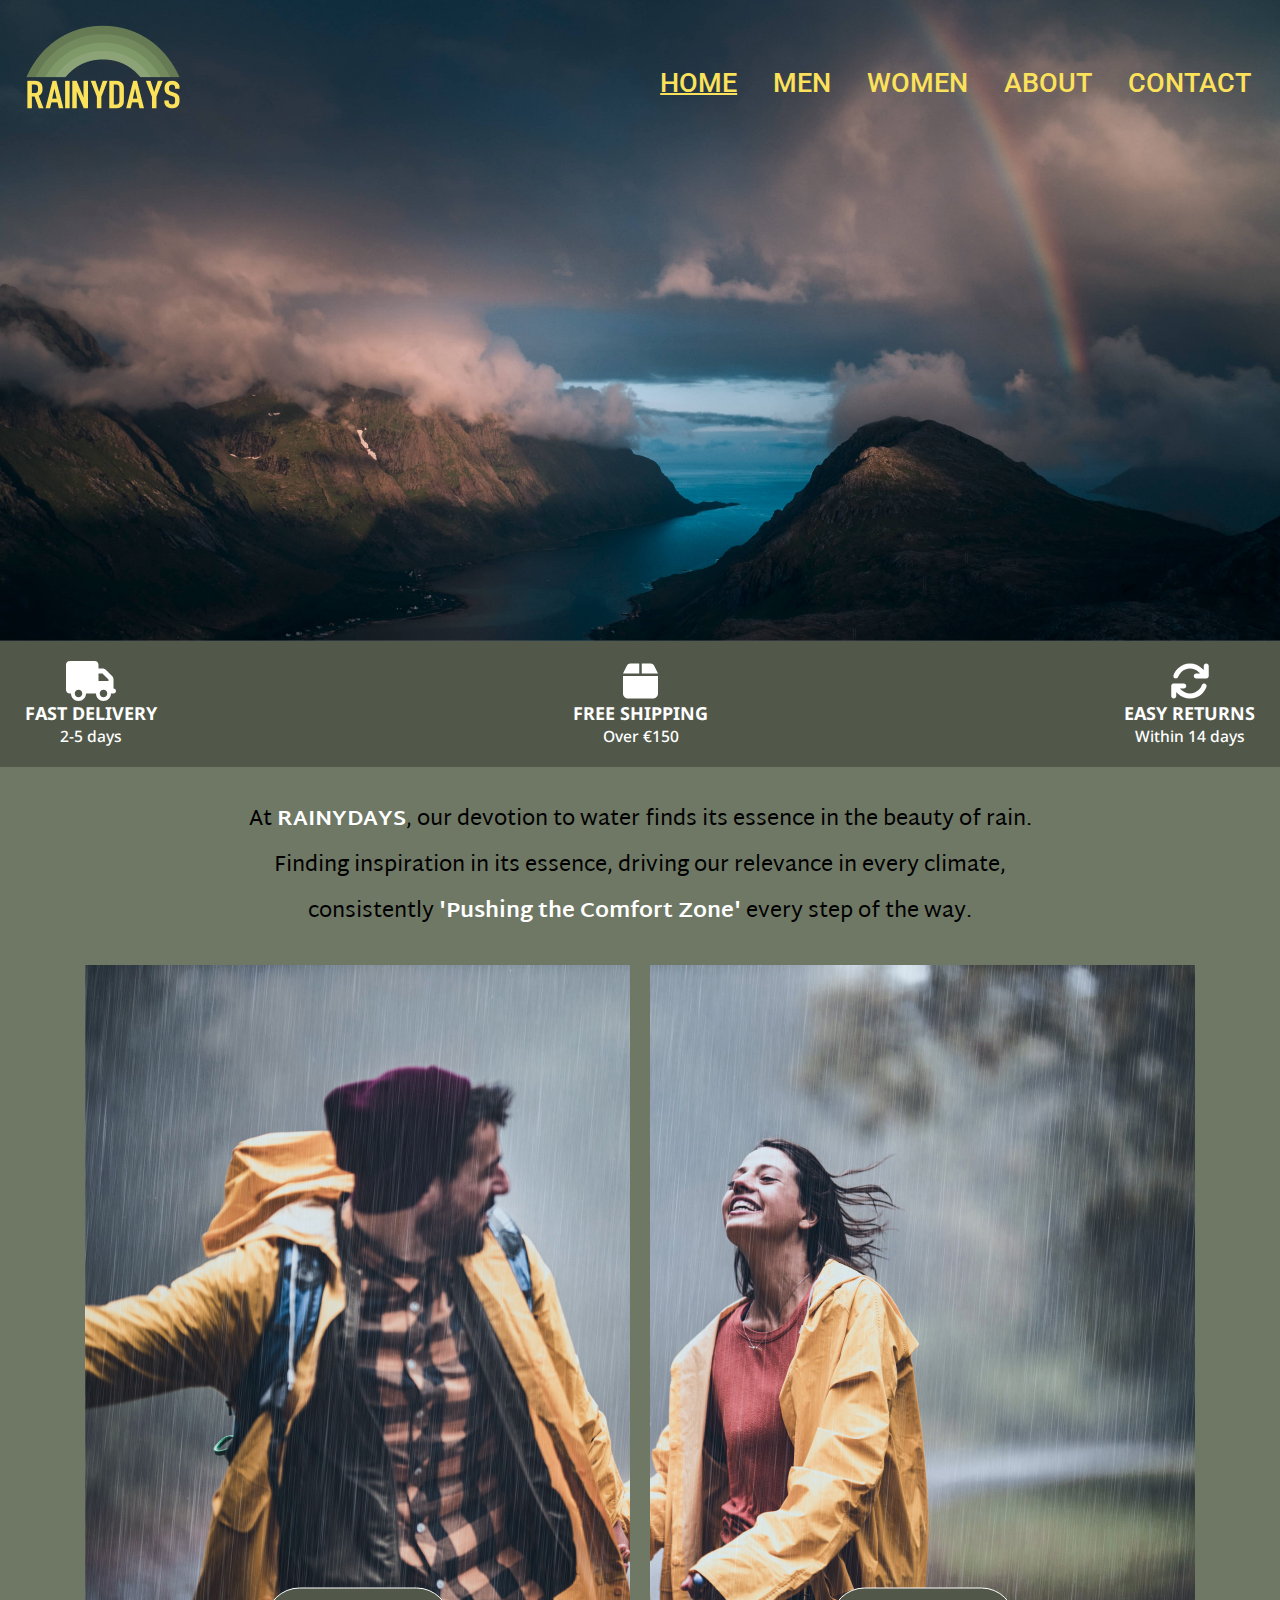
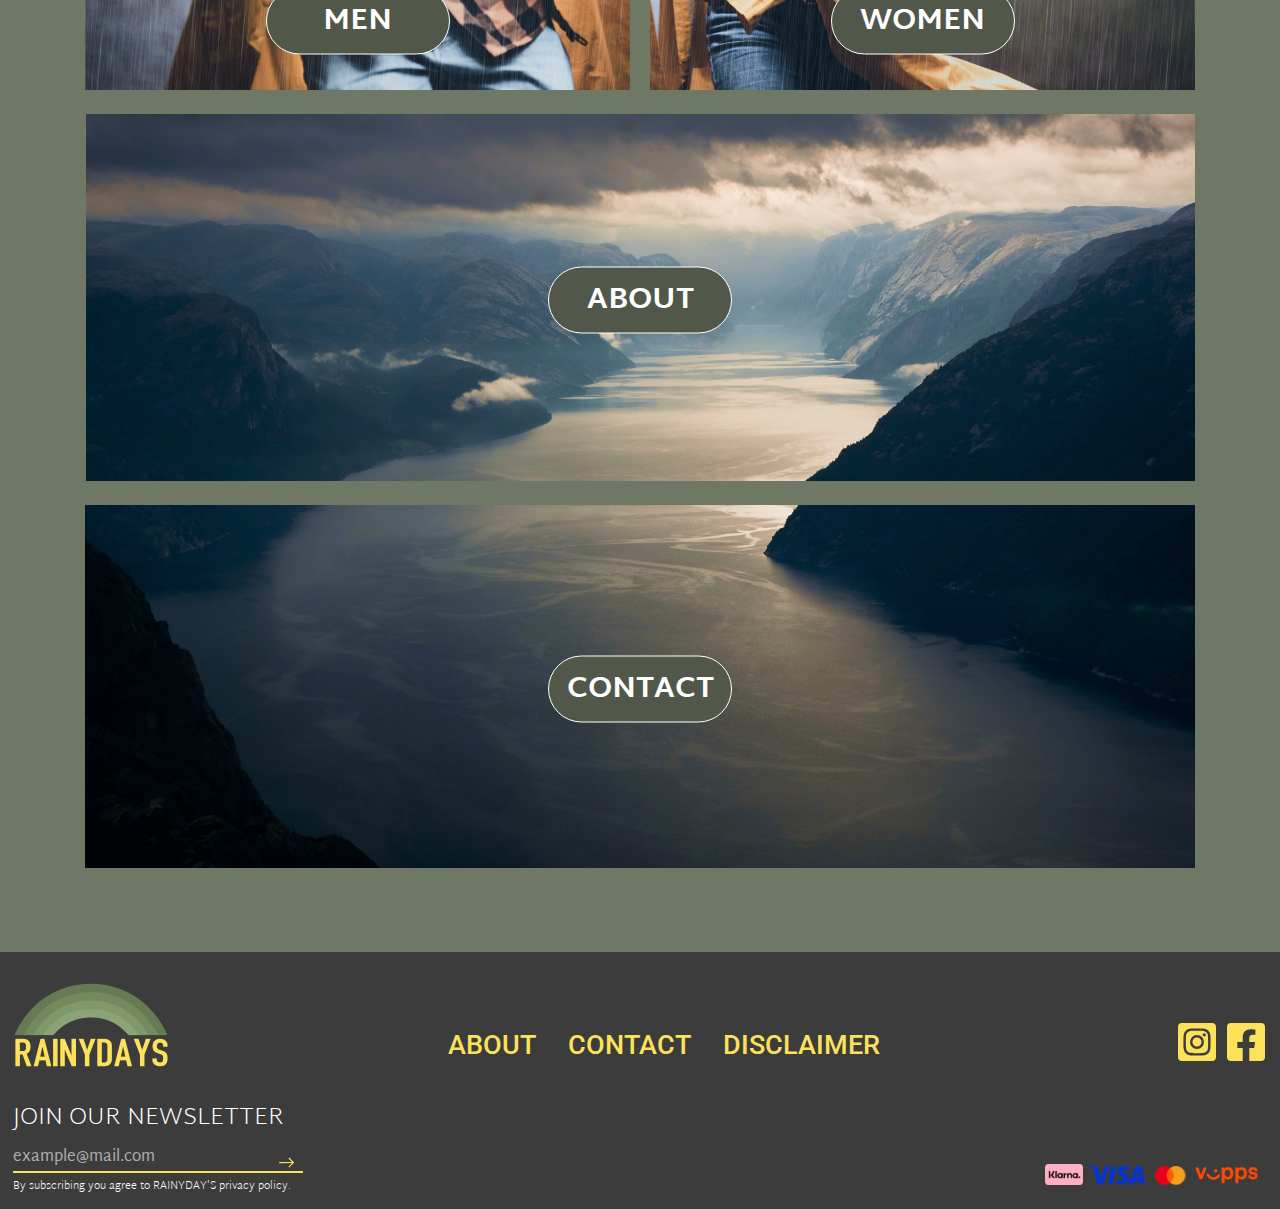
==== commit c77c4efb: "first commit" ====
--- a/index.html
+++ b/index.html
@@ -73,31 +73,41 @@
   </section>
 
   <section class="section3">
-    <div>
+    <div class="section-men">
     <img class="section3-img" src="./assets/images/men-index.jpg" alt="Man in the rain reaching for the woman">
     <a href="mens.html"><button class="btn btn-men">MEN</button></a>
   </div>
-  <div>
+  <div class="section-women">
     <img class="section3-img" src="./assets/images/women-index.jpg" alt="Woman in the rain reaching for the man">
     <a href="womens.html"><button class="btn btn-women">WOMEN</button></a>
   </div>
   </section>
   
   <section class="section4">
-    <div>
+    <div class="section-about">
     <img src="./assets/images/1fjord.jpg" alt="the top a fjord landscape">
     <a href="about.html"><button class="btn btn-about">ABOUT</button></a>
   </div>
-  <div>
+  <div class="section-contact">
     <img src="assets/images/2fjord.jpg" alt="the bottom of a fjord landscape">
     <a href="contact.html"><button class="btn btn-contact">CONTACT</button></a>
   </div>
   </section>
 </main>
 
- <footer>
+<footer>
   <div class="footer-wrapper1">
+    <div class="logo-and-some">
     <a href="./index.html"> <img class="logo-footer" src="./assets/images/RAINYDAYSlogocrop.png" alt="Logo: Green shades of tint rainbow with yellow text - Rainyday"></a>
+    
+    <nav class="some-media-phone">
+      <ul class="some-icon">
+        <li class="some-icon-li"><a href="https://www.instagram.com/"><img class="some-img" src="./assets/images/instagram-square13.46.51.svg" alt="instagram logo"></a></li>
+        <li class="some-icon-li"><a href="https://www.facebook.com/"><img class="some-img" src="./assets/images/facebook-square13.46.51.svg" alt="facebook logo"></a></li>
+      </ul>
+    </nav>
+  </div>
+  
     <nav class="footer-nav">
       <ul class="footer-ul">
         <li><a class="nav-links" href="./about.html">ABOUT</a></li>
@@ -105,7 +115,7 @@
        <li><a class="nav-links" href="./disclaimer.html">DISCLAIMER</a></li>
       </ul>
     </nav>
- 
+  
     <nav class="some">
       <ul class="some-icon">
         <li class="some-icon-li"><a href="https://www.instagram.com/"><img class="some-img" src="./assets/images/instagram-square13.46.51.svg" alt="instagram logo"></a></li>
@@ -116,7 +126,7 @@
 
     <div class="footer-wrapper2">
     <container class="newsletter-wrapper2">
-    <div class="newsletter"></div>
+      <div class="newsletter"></div>
       <div class="newsletter-title">JOIN OUR NEWSLETTER</div>
       <div class="input-container">
               <button type="submit" class="submit-button"> <img class="pil" src="./assets/images/PIL.svg"></button>
@@ -136,8 +146,8 @@
         </nav>
       </div>
     </div>
- 
- </footer>
+  </div>
+</footer>
 
 </body>
 </html>--- a/src/css/styles.css
+++ b/src/css/styles.css
@@ -27,8 +27,8 @@
 }
 
 img {
-  max-width: 100%;
-  height: auto;
+  max-width: 100% !important;
+   height: auto !important;
 }
 
 main { 
@@ -51,10 +51,8 @@
 
 .logo {
   position: absolute;
-  margin: 1% 2%;
-  margin-top: 2vw;
-  max-width: 20%;
-  height: auto;
+  padding: 20px;
+  max-width: 50%;
 }
 
 ul {
@@ -165,6 +163,7 @@
 }
 
 .section3 {
+  position: relative;
   display: flex;
   justify-content:center;
   gap: 20px;
@@ -172,6 +171,7 @@
 
 
 .section4 {
+  position: relative;
   display: flex;
   flex-direction: column;
   align-items: center;
@@ -179,7 +179,6 @@
   gap: 20px;
   margin-top: 20px;
   margin-bottom: 50px;
-
 }
 
 .btn {
@@ -379,136 +378,140 @@
 
 /*----------footer-----------*/
 footer {
-    background-color: #3C3C3C;
-    width: 100%;
-    position: relative;
+  background-color: #3C3C3C;
+  width: 100%;
+  position: relative;
 }
 
 .footer-wrapper1 {
+display: flex;
+justify-content: space-between;
+}
+
+.logo-footer {
+margin-left: 5%;
+margin-top: 2vw;
+
+}
+
+.footer-ul {
+display: flex;
+justify-content: center;
+}
+
+.footer-links {
+color: #FCE25A;
+font-family: 'Roboto', sans-serif;
+font-size: 1.875rem;
+font-weight: 500;
+text-decoration: none;
+}
+
+.footer-nav, .some {
+  display: flex;
+  align-items: flex-end;
+  }
+  
+  .footer-ul, .some-icon {
+  display: flex;
+  align-items: flex-end;
+  }
+
+  .some-icon-li img{
+    margin-bottom: -7px;
+    }
+
+.footer-wrapper2{
   display: flex;
   justify-content: space-between;
 }
 
-.logo-footer {
-  margin-left: 5%;
-  margin-top: 2vw;
- 
-}
-
-.footer-ul {
-  display: flex;
-  justify-content: center;
-}
-
-.footer-links {
-  color: #FCE25A;
-  font-family: 'Roboto', sans-serif;
-  font-size: 1.875rem;
-  font-weight: 500;
-  text-decoration: none;
-}
-
-.footer-nav, .some {
-  display: flex;
-  align-items: flex-end;
-}
-
-.footer-ul, .some-icon {
-  display: flex;
-  align-items: flex-end;
-}
-
-.footer-links, .some-icon-li img{
-  margin-bottom: -7px;
-}
-
 .newsletter-wrapper2 {
-  display: inline-block;
-  justify-content: space-between;
-  padding: 1%;
+display: inline-block;
+justify-content: space-between;
+padding: 1%;
 }
 
 .some-icon {
-  margin-right: 20px;
+margin-right: 20px;
 }
 
 .some-icon-li {
 display: inline-block;
 margin-right: -5px;
 }
- 
+
+.some-media-phone{
+  display: none;
+}
 
 .newsletter {
-  display: flex;
-  align-items: flex-end;
-  margin-top: 0.5vw;
-  margin-left: 5%;
+display: flex;
+align-items: flex-end;
+margin-top: 0.5vw;
+margin-left: 5%;
 }
 
 .newsletter-title {
-  font-family: "martel sans", sans-serif;
-  color: #fff;
-  font-weight: lighter;
-  font-size: 1.5rem;
+font-family: "martel sans", sans-serif;
+color: #fff;
+font-weight: lighter;
+font-size: 1.5rem;
 }
 
 .input-container {
-  display: flex;
-  position: relative;
-  flex-direction: row;
-  align-items: flex-start;
-  margin-bottom: 3px;
-  margin-top: 3px;
+display: flex;
+position: relative;
+flex-direction: row;
+align-items: flex-start;
+margin-bottom: 3px;
+margin-top: 3px;
 }
 
 .email-input {
-  width: 290px;
-  border: none; 
-  border-bottom: 2px solid #FCE25A;
-  outline: none;
-  background-color: transparent;
-  margin-right: 20px;
-  color: #aeaeae;
-  font-family: "Martel sans", sans-serif;
-  font-size: 0.9625rem;
-  position: relative;
+width: 290px;
+border: none; 
+border-bottom: 2px solid #FCE25A;
+outline: none;
+background-color: transparent;
+margin-right: 20px;
+color: #aeaeae;
+font-family: "Martel sans", sans-serif;
+font-size: 0.9625rem;
+position: relative;
 
 }
 
 .email-input::placeholder {
-  color: #aeaeae; 
+color: #aeaeae; 
 }
 
 .submit-button {
-  background-color: transparent;
-  cursor: pointer; 
-  border: none;
-  position: absolute; 
-  left: 260px;
-  bottom: 2px;
-  
+background-color: transparent;
+cursor: pointer; 
+border: none;
+position: absolute; 
+left: 266px;
+bottom: 2px;
+
 }
 
 .pil {
-  height: 1.1rem;
+height: 1.1rem;
 
 }
 
 .privacy-policy {
-  font-family: "martel sans", sans-serif;
-  color: #fff;
-  font-weight: lighter;
-  font-size: 0.6825rem;
+font-family: "martel sans", sans-serif;
+color: #fff;
+font-weight: lighter;
+font-size: 0.6825rem;
 }
 
 .payment-wrapper {
-  display: flex;
-  align-items: center;
-  position: absolute;
-  bottom: 0;
-  right: 0;
-  margin-right: 1%;
-  margin-bottom: 1%;
+align-self: flex-end;
+margin-right: 20px;
+margin-bottom: 20px;
 }
 
 .payment {
@@ -517,12 +520,40 @@
 }
 
 
+
   /* ---------- MEDIA QUERIES -------------*/
 /* mobile to small tablet */
 @media screen and (min-width: 300px) and (max-width: 600px) {
 
+  /* ---- INDEX---- */
   .nav-links {
+    font-size: 1.5rem;
+  }
+
+  .h1-top, .bold {
     font-size: 1rem;
+     word-wrap: break-word;
+  }
+
+  .section2 {
+    word-wrap: break-word;
+  }
+
+  .section3 {
+    gap: 10px;
+  }
+  
+  
+  .section4 {
+    gap: 10px;
+    margin-top: 10px;
+   
+  }
+
+
+  .btn {
+    font-size: 1rem;
+    width: 107px;
   }
 
 /*---nav---*/ 
@@ -538,16 +569,22 @@
   display: block;
   width: 100%;
   box-sizing: border-box;
-  border-top: 1px solid white;
+  border: 1px solid white;
+  padding: 12px;
+  font-family: "Martel sans", sans-serif;
+  font-weight: 800;
+  font-size: 1.388rem;
+  text-decoration: none;
+  color: white;
 }
 
 #hamnav label {
-  display: inline-block;
+  display: block;
   color:#FCE25A;
   background-color: transparent;
   padding: 10px;
   font-family: 'Roboto', sans-serif;
-  font-size: 1.675rem;
+  font-size: 2.675rem;
   font-weight: 500;
   float: right;
   margin-right: 10px;
@@ -561,7 +598,7 @@
  #hamnav { 
   position: absolute;
   display: block;
-  top: 10px;
+  top: 50px;
   right: 0px; 
   width: 100%;
   
@@ -571,25 +608,197 @@
   display: block;
   background-color: #51584A;
   width: 100%;
-  height: 200px;
-  margin-top: 40px;
+  height: auto;
+  margin-top: 60px;
   text-align: center;
+}
+
+
+
+ /*---footer---*/
  
-}
-
-
-
- /*---footer---*/
+ .footer-wrapper1 {
+  display: flex;
+  flex-direction: row;
+  flex-wrap: wrap;
+  justify-content: center;
+  padding-top: 15px;
+ }
+
+ .footer-wrapper2 {
+  display: flex;
+  flex-direction: column; 
+  justify-content: center;
+ }
+ 
  .logo-footer {
-
-}
-
+  margin-bottom: 10px;
+ }
+
+  .some {
+ display: none;
+ }
+
+ .logo-and-some {
+  display: flex;
+  align-items: center;
+  align-content: center;
+  justify-content: space-around;
+  width: 100%;
+  padding-bottom: 10px;
+ }
+
+ .some-media-phone {
+  display: flex;
+  align-items: center;
+ }
+
+ .some-img{
+  height: 45px;
+  width: 45x;
+  
+  
+ }
+
+ .footer-nav {
+  padding-bottom: 10px;
+ }
+ 
+ .nav-links {
+ font-size: 1.4rem;
+ }
+
+
+ .newsletter-wrapper2 {
+  justify-content: center;
+  margin: 0 auto;
+  padding-bottom: 10px;
+ }
+
+ .payment-wrapper {
+  justify-content: center;
+  margin: 0 auto;
+  padding: 25px;
+ }
+
+
+  
+  
 }
 
 /* tablet and small laptops */
 @media screen and (min-width: 601px) and (max-width: 900px) {
   .nav-links {
-    font-size: 1.275rem;
+    font-size: 1.5rem;
+  }
+
+
+  /*---nav---*/ 
+.navigation {
+  display: none;
+}
+  /*----hamburger--*/
+
+
+#hamitems a{
+  display: block;
+  width: 100%;
+  box-sizing: border-box;
+  border: 1px solid white;
+  padding: 12px;
+  font-family: "Martel sans", sans-serif;
+  font-weight: 800;
+  font-size: 1.388rem;
+  text-decoration: none;
+  color: white;
+}
+
+#hamnav label {
+  display: block;
+  color:#FCE25A;
+  background-color: transparent;
+  padding: 10px;
+  font-family: 'Roboto', sans-serif;
+  font-size: 2.675rem;
+  font-weight: 500;
+  float: right;
+  margin-right: 10px;
+ }
+ 
+ #hamitems { 
+  display: none;
+
+}
+
+ #hamnav { 
+  position: absolute;
+  display: block;
+  top: 50px;
+  right: 0px; 
+  width: 100%;
+  
+ }
+
+ #hamnav input:checked ~ #hamitems {
+  display: block;
+  background-color: #51584A;
+  width: 100%;
+  height: auto;
+  margin-top: 60px;
+  text-align: center;
+}
+
+  /*--- Footer --- */
+  .footer-wrapper1 {
+    display: flex;
+    flex-direction: row;
+    flex-wrap: wrap;
+    justify-content: center;
+    padding-top: 15px;
+   }
+  
+  
+   
+   .logo-footer {
+    margin-bottom: 10px;
+   }
+  
+    .some {
+   display: none;
+   }
+  
+   .logo-and-some {
+    display: flex;
+    align-items: center;
+    align-content: center;
+    justify-content: space-between;
+    width: 100%;
+    padding-bottom: 10px;
+   }
+  
+   .some-media-phone {
+    display: flex;
+    align-items: center;
+   }
+  
+   .some-img{
+    height: 45px;
+    width: 45x;
+    
+    
+   }
+  
+   .footer-nav {
+    padding-bottom: 10px;
+   }
+   
+   .nav-links {
+   font-size: 1.675rem;
+   }
+
+  .btn {
+    font-size: 1.5rem;
+    width: 150px;
   }
 
 }
--- a/src/css/index.css
+++ b/src/css/index.css
@@ -1,27 +1,40 @@
 
-.btn-contact{
-    position: absolute;
-    top: 340%;
-    right: 44%;
-  }
+.section-men, .section-women {
+  position: relative;
+}
 
-  .btn-about{
-    position: absolute;
-    top: 285%;
-    right: 44%;
-  }
+.section-about, .section-contact{
+  position: relative;
+}
+
 
   .btn-women{
     position: absolute;
-    top: 243%;
-    right: 25%;
+    top: 90%;
+    left: 50%;
+    transform: translate(-50%, -50%)
   }
 
   .btn-men{
     position: absolute;
-    top: 243%;
-    left: 25%;
+    top: 90%;
+    left: 50%;
+    transform: translate(-50%, -50%)
   }
+
+  .btn-contact{
+    position: absolute;
+    top: 50%;
+    left: 50%;
+    transform: translate(-50%, -50%)
+    }
+  
+    .btn-about{
+    position: absolute;
+    top: 50%;
+    left: 50%;
+    transform: translate(-50%, -50%)
+    }
 
    /* ---------- MEDIA QUERIES -------------*/
 /* mobile to small tablet */
@@ -34,7 +47,8 @@
   justify-content: space-between;
   height: auto;
   padding: 10px 25px;
-  
+  align-items: center;
+  text-align: center;
 }
 
 .bulk {
@@ -55,6 +69,7 @@
   width: 30px;
   height: auto;
 }
+
 
 }
 
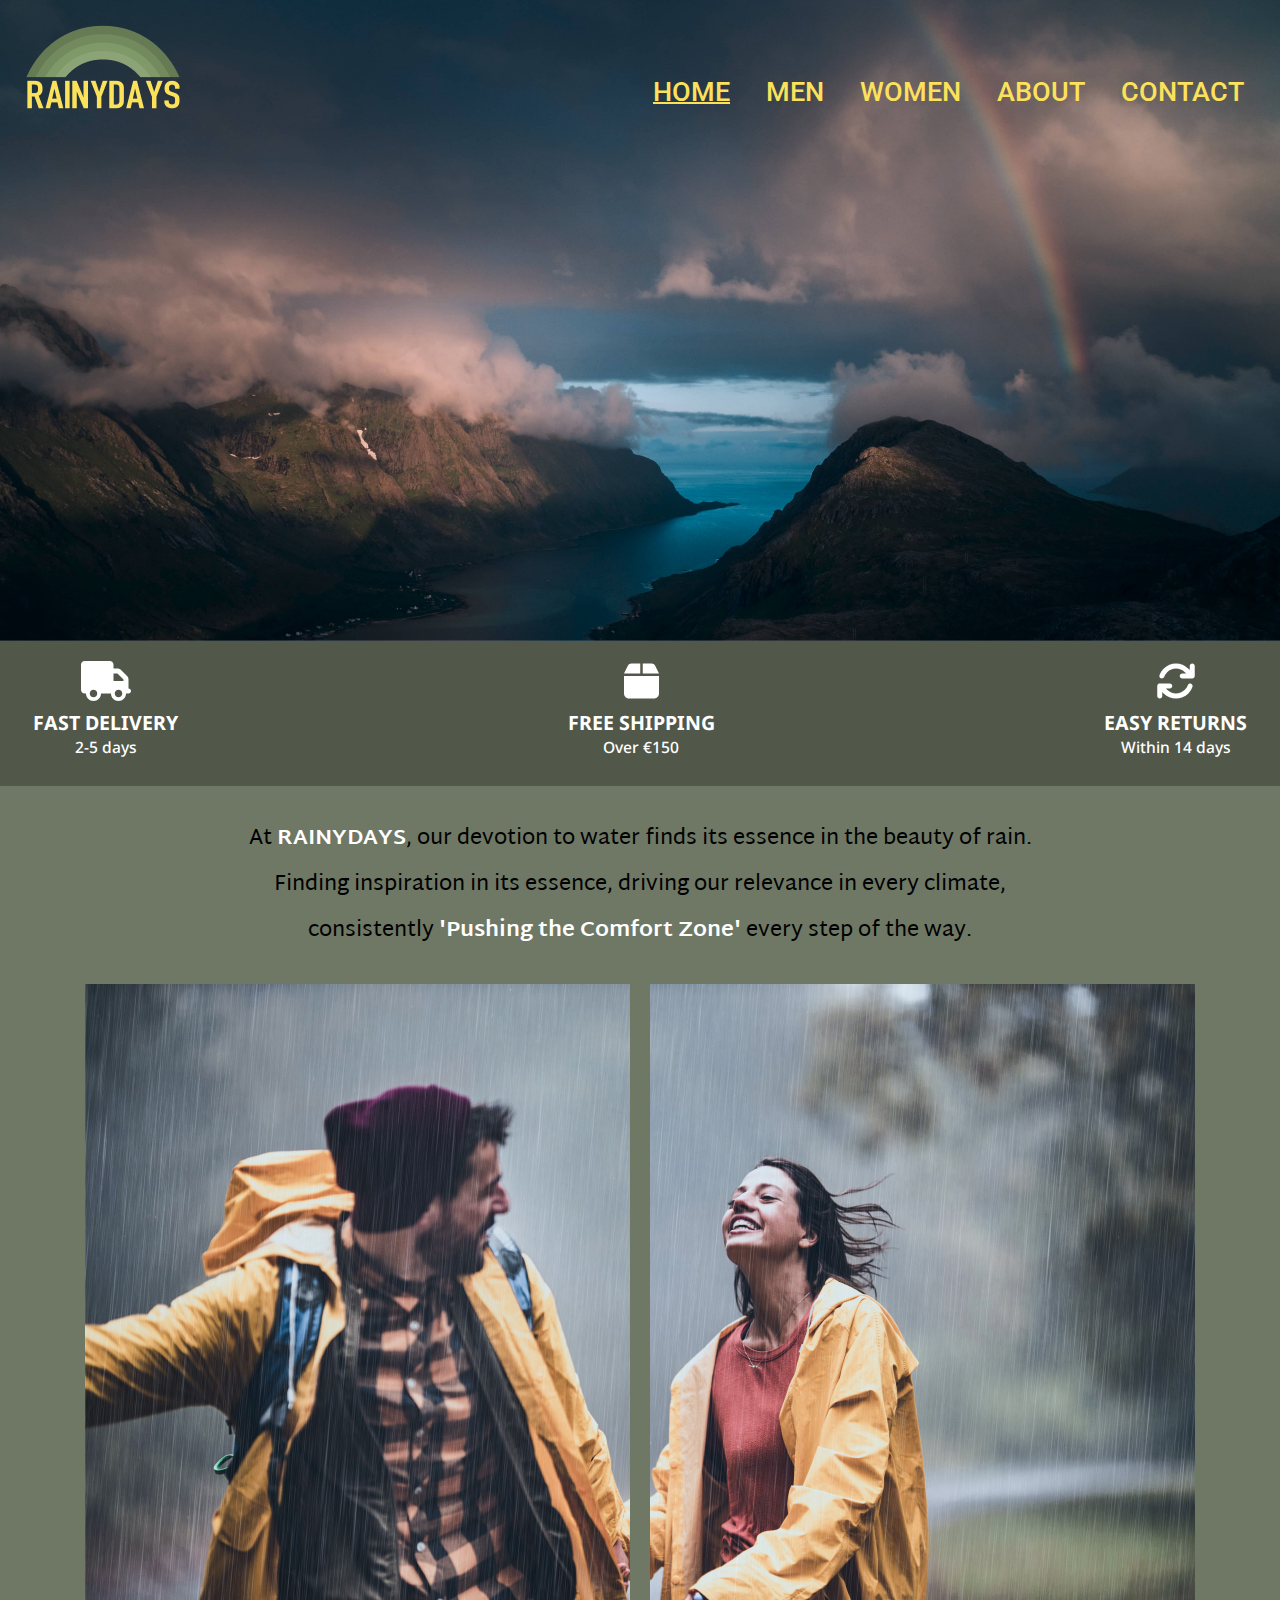
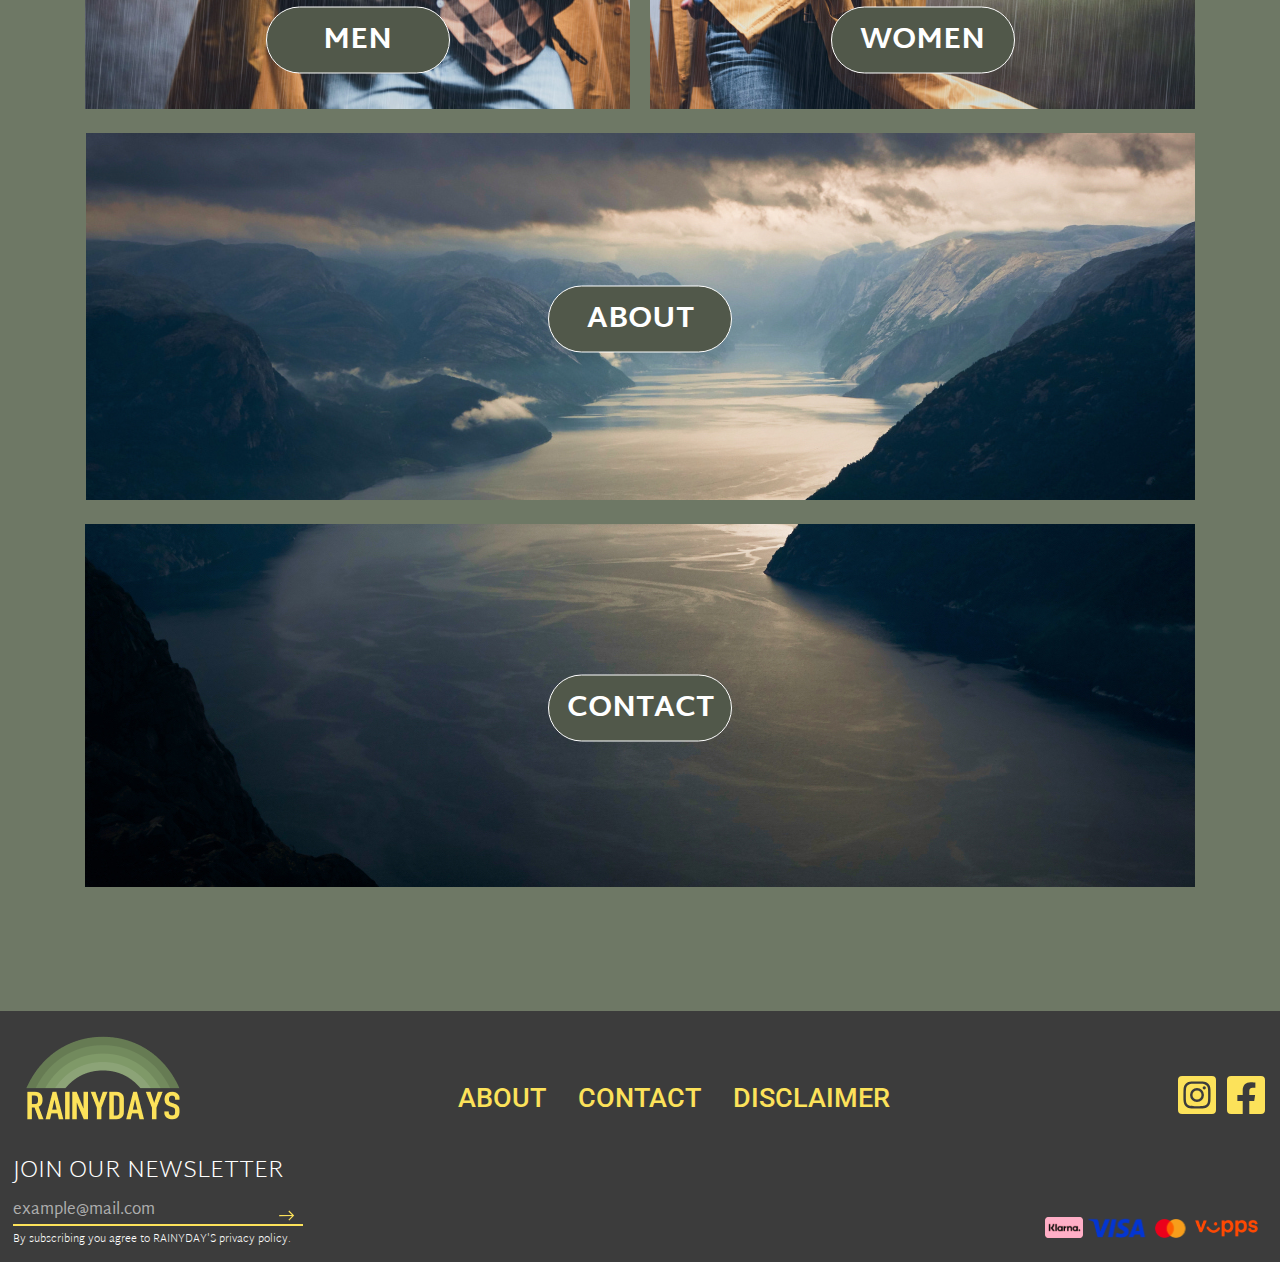
==== commit 5f3b1b43: "first commit" ====
--- a/index.html
+++ b/index.html
@@ -1,153 +1,207 @@
 <!DOCTYPE html>
 <html lang="en">
+    <head>
+        <meta charset="UTF-8">
+        <meta name="viewport" content="width=device-width, initial-scale=1.0">
+        <title>Rainydays︱Waterproof outdoor jackets</title>
+        <meta name="discription" content="Rainydays︱Website where you can buy waterproof outdoor jackets">
+        <link rel="stylesheet" href="src/css/styles.css">
+        <link rel="stylesheet" href="src/css/index.css">
+        <link rel="icon" type="image/x-icon" href="./assets/images/favicon.ico">
+    </head>
+    <body>
+        <header>
+            <div class="header-img-wrapper">
+                <a href="./index.html">
+                    <img class="logo" src="./assets/images/rainydaysLOGO.png" alt="Logo: Green shades of tint rainbow with yellow text - Rainydays">
+                </a>
+                <img class="header-img" src="./assets/images/HEADER-PIC-index.jpg" alt="Mountain range with a fjord, clouds and a rainbow">
+                <nav class="navigation">
+                    <ul>
+                        <li class="active">
+                            <a class="nav-links" href="index.html">HOME</a>
+                        </li>
+                        <li>
+                            <a class="nav-links" href="mens.html">MEN</a>
+                        </li>
+                        <li>
+                            <a class="nav-links" href="womens.html">WOMEN</a>
+                        </li>
+                        <li>
+                            <a class="nav-links" href="about.html">ABOUT</a>
+                        </li>
+                        <li>
+                            <a class="nav-links" href="contact.html">CONTACT</a>
+                        </li>
+                        <!--<li ><a class="nav-links" href="cart.html"><img class="cart-icon" src="./assets/images/BAG.png"></a></li>-->
+                    </ul>
+                </nav>
+                <nav id="hamnav">
+                    <label for="hamburger">&#9776;</label>
+                    <input type="checkbox" id="hamburger" hidden>
+                    <div id="hamitems">
+                        <a href="./index.html">HOME</a>
+                        <a href="./mens.html">MEN'S</a>
+                        <a href="./womens.html">WOMEN'S</a>
+                        <a href="./about.html">ABOUT</a>
+                        <a href="./contact.html">CONTACT</a>
+                    </div>
+                </nav>
+            </div>
+        </header>
+        <main>
+            <section>
+                <div class="section1">
+                    <div class="bulk">
+                        <img class="icon-bulk" src="./assets/images/TRUCK.svg" alt="icon of a truck">
+                        <h1 class="bulk-big-text">FAST DELIVERY</p>
+                        <p class="bulk-small-text">2-5 days</p>
+                    </div>
+                    <div class="bulk">
+                        <img class="icon-bulk" src="./assets/images/PACKAGE.svg" alt="icon of a package">
+                        <h1 class="bulk-big-text">FREE SHIPPING</p>
+                        <p class="bulk-small-text">Over €150</p>
+                    </div>
+                    <div class="bulk">
+                        <img class="icon-bulk" src="./assets/images/RETURN.svg" alt="icon of a return arrow">
+                        <h1 class="bulk-big-text">EASY RETURNS</p>
+                        <p class="bulk-small-text">Within 14 days</p>
+                    </div>
+                </div>
+            </section>
+            <section class="section2">
+                <h1 class="h1-top">At
+                    <b class="bold">RAINYDAYS</b>, our devotion to water finds its essence in the beauty of rain.
+                </h1>
+                <h1 class="h1-top"> Finding inspiration in its essence, driving our relevance in every climate,</h1>
+                <h1 class="h1-top"> consistently
+                    <b class="bold">'Pushing the Comfort Zone'</b> every step of the way.
+                </h1>
+            </section>
+            <section class="section3">
+                <div class="section-men">
+                    <img class="section3-img" src="./assets/images/men-index.jpg" alt="Man in the rain reaching for the woman">
+                    <a href="mens.html">
+                        <button class="btn btn-men">MEN</button>
+                    </a>
+                </div>
+                <div class="section-women">
+                    <img class="section3-img" src="./assets/images/women-index.jpg" alt="Woman in the rain reaching for the man">
+                    <a href="womens.html">
+                        <button class="btn btn-women">WOMEN</button>
+                    </a>
+                </div>
+            </section>
+            <section class="section4">
+                <div class="section-about">
+                    <img src="./assets/images/1fjord.jpg" alt="the top a fjord landscape">
+                    <a href="about.html">
+                        <button class="btn btn-about">ABOUT</button>
+                    </a>
+                </div>
+                <div class="section-contact">
+                    <img src="assets/images/2fjord.jpg" alt="the bottom of a fjord landscape">
+                    <a href="contact.html">
+                        <button class="btn btn-contact">CONTACT</button>
+                    </a>
+                </div>
+            </section>
+        </main>
 
-<head>
-  <meta charset="UTF-8">
-  <meta name="viewport" content="width=device-width, initial-scale=1.0">
-  <title>Rainydays︱Waterproof outdoor jackets</title>
-  <meta name="discription" content="Rainydays︱Website where you can buy waterproof outdoor jackets">
-  <link rel="stylesheet" href="src/css/styles.css">
-  <link rel="stylesheet" href="src/css/index.css">
-  <link rel="icon" type="image/x-icon" href="./assets/images/favicon.ico">
-</head>
-<body>
-  
- <header>
-  <div class="header-img-wrapper">
-    <a href="./index.html">
-      <img class="logo" src="./assets/images/RAINYDAYSlogocrop.png" alt="Logo: Green shades of tint rainbow with yellow text - Rainydays">
-    </a>
-    <img class="header-img" src="./assets/images/HEADER-PIC-index.jpg" alt="Mountain range with a fjord, clouds and a rainbow">
-  
-   
-    <nav class="navigation">
-      <ul>
-       <li class="active"><a class="nav-links" href="index.html">HOME</a></li>
-       <li><a class="nav-links" href="mens.html">MEN</a></li>
-       <li><a class="nav-links" href="womens.html">WOMEN</a></li>
-       <li><a class="nav-links" href="about.html">ABOUT</a></li>
-       <li><a class="nav-links" href="contact.html">CONTACT</a></li>
-       <!--<li ><a class="nav-links" href="cart.html"><img class="cart-icon" src="./assets/images/BAG.png"></a></li>-->
-     </ul>
-     </nav>
-
-     <nav id="hamnav">
-      <label for="hamburger">&#9776;</label>
-      <input type="checkbox" id="hamburger" hidden/>
-      <div id="hamitems">
-          <a href="./index.html">HOME</a>
-          <a href="./mens.html">MEN'S</a>
-          <a href="./womens.html">WOMEN'S</a>
-          <a href="./about.html">ABOUT</a>
-          <a href="./contact.html">CONTACT</a>
-      </div>
-   </nav>
-    </div>
- </header>
-
- <main>
-  <section>
-    <div class="section1">
-      <div class="bulk">
-        <img class="icon" src="./assets/images/TRUCK.svg" alt="icon of a truck">
-        <p class="bulk-big-text">FAST DELIVERY</p>
-        <p class="bulk-small-text">2-5 days</p>
-      </div>
-      <div class="bulk">
-        <img class="icon" src="./assets/images/PACKAGE.svg" alt="icon of a package">
-        <p class="bulk-big-text">FREE SHIPPING</p>
-        <p class="bulk-small-text">Over €150</p>
-      </div>
-      <div class="bulk">
-        <img class="icon" src="./assets/images/RETURN.svg" alt="icon of a return arrow">
-        <p class="bulk-big-text">EASY RETURNS</p>
-        <p class="bulk-small-text">Within 14 days</p>
-      </div>
-    </div>
-  </section>
-
-  <section class="section2">
-    <h1 class="h1-top">At <b class="bold">RAINYDAYS</b>, our devotion to water finds its essence in the beauty of rain.</h1>
-    <h1 class="h1-top"> Finding inspiration in its essence, driving our relevance in every climate,</h1>
-    <h1 class="h1-top"> consistently <b class="bold">'Pushing the Comfort Zone'</b> every step of the way.</h1>
-  </section>
-
-  <section class="section3">
-    <div class="section-men">
-    <img class="section3-img" src="./assets/images/men-index.jpg" alt="Man in the rain reaching for the woman">
-    <a href="mens.html"><button class="btn btn-men">MEN</button></a>
-  </div>
-  <div class="section-women">
-    <img class="section3-img" src="./assets/images/women-index.jpg" alt="Woman in the rain reaching for the man">
-    <a href="womens.html"><button class="btn btn-women">WOMEN</button></a>
-  </div>
-  </section>
-  
-  <section class="section4">
-    <div class="section-about">
-    <img src="./assets/images/1fjord.jpg" alt="the top a fjord landscape">
-    <a href="about.html"><button class="btn btn-about">ABOUT</button></a>
-  </div>
-  <div class="section-contact">
-    <img src="assets/images/2fjord.jpg" alt="the bottom of a fjord landscape">
-    <a href="contact.html"><button class="btn btn-contact">CONTACT</button></a>
-  </div>
-  </section>
-</main>
-
-<footer>
-  <div class="footer-wrapper1">
-    <div class="logo-and-some">
-    <a href="./index.html"> <img class="logo-footer" src="./assets/images/RAINYDAYSlogocrop.png" alt="Logo: Green shades of tint rainbow with yellow text - Rainyday"></a>
-    
-    <nav class="some-media-phone">
-      <ul class="some-icon">
-        <li class="some-icon-li"><a href="https://www.instagram.com/"><img class="some-img" src="./assets/images/instagram-square13.46.51.svg" alt="instagram logo"></a></li>
-        <li class="some-icon-li"><a href="https://www.facebook.com/"><img class="some-img" src="./assets/images/facebook-square13.46.51.svg" alt="facebook logo"></a></li>
-      </ul>
-    </nav>
-  </div>
-  
-    <nav class="footer-nav">
-      <ul class="footer-ul">
-        <li><a class="nav-links" href="./about.html">ABOUT</a></li>
-       <li><a class="nav-links" href="./contact.html">CONTACT</a></li>
-       <li><a class="nav-links" href="./disclaimer.html">DISCLAIMER</a></li>
-      </ul>
-    </nav>
-  
-    <nav class="some">
-      <ul class="some-icon">
-        <li class="some-icon-li"><a href="https://www.instagram.com/"><img class="some-img" src="./assets/images/instagram-square13.46.51.svg" alt="instagram logo"></a></li>
-        <li class="some-icon-li"><a href="https://www.facebook.com/"><img class="some-img" src="./assets/images/facebook-square13.46.51.svg" alt="facebook logo"></a></li>
-      </ul>
-    </nav>
-    </div>
-
-    <div class="footer-wrapper2">
-    <container class="newsletter-wrapper2">
-      <div class="newsletter"></div>
-      <div class="newsletter-title">JOIN OUR NEWSLETTER</div>
-      <div class="input-container">
-              <button type="submit" class="submit-button"> <img class="pil" src="./assets/images/PIL.svg"></button>
-              <input type="email" class="email-input" placeholder="example@mail.com" required>
-      </div>
-      <div class="privacy-policy">By subscribing you agree to RAINYDAY'S privacy policy.</div>
-    </container>
-
-    <div class="payment-wrapper">
-        <nav>
-          <ul class="payment-ul">
-            <li class="payment"><a href="https://www.klarna.com/no/?grs=https%3A%2F%2Fwww.klarna.com%2F&grr=empty"><img class="payment-img" src="./assets/images/KLARNA.svg" alt="Klarna logo"></a></li>
-            <li class="payment"><a href="https://www.visa.no/"><img class="payment-img" src="./assets/images/VISA.svg" alt="Visa logo"></a></li>
-            <li class="payment"><a href="https://www.mastercard.no/no-no.html"><img class="payment-img" src="./assets/images/MASTERCARD.svg" alt="Mastercard logo"></a></li>
-            <li class="payment"><a href="https://vipps.no/"><img class="payment-img" src="./assets/images/VIPPS.svg" alt="Vipps logo"></a></li>
-          </ul>
-        </nav>
-      </div>
-    </div>
-  </div>
-</footer>
-
+        <footer>
+            <div class="footer-wrapper1">
+                <div class="logo-and-some">
+                    <a href="./index.html">
+                        <img class="logo-footer" src="./assets/images/rainydaysLOGO.png" alt="Logo: Green shades of tint rainbow with yellow text-Rainyday">
+                      </a>
+                    <nav class="some-media-phone">
+                        <ul class="some-icon">
+                            <li class="some-icon-li">
+                                <a href="https://www.instagram.com/">
+                                    <img class="some-img" src="./assets/images/instagram-square13.46.51.svg" alt="instagram logo">
+                                </a>
+                            </li>
+                            <li class="some-icon-li">
+                                <a href="https://www.facebook.com/">
+                                    <img class="some-img" src="./assets/images/facebook-square13.46.51.svg" alt="facebook logo">
+                                </a>
+                            </li>
+                        </ul>
+                    </nav>
+                </div>
+                <nav class="footer-nav">
+                    <ul class="footer-ul">
+                        <li>
+                            <a class="nav-links" href="./about.html">ABOUT</a>
+                        </li>
+                        <li>
+                            <a class="nav-links" href="./contact.html">CONTACT</a>
+                        </li>
+                        <li>
+                            <a class="nav-links" href="./disclaimer.html">DISCLAIMER</a>
+                        </li>
+                    </ul>
+                </nav>
+                <nav class="some">
+                    <ul class="some-icon">
+                        <li class="some-icon-li">
+                            <a href="https://www.instagram.com/">
+                                <img class="some-img" src="./assets/images/instagram-square13.46.51.svg" alt="instagram logo">
+                            </a>
+                        </li>
+                        <li class="some-icon-li">
+                            <a href="https://www.facebook.com/">
+                                <img class="some-img" src="./assets/images/facebook-square13.46.51.svg" alt="facebook logo">
+                            </a>
+                        </li>
+                    </ul>
+                </nav>
+            </div>
+            <div class="footer-wrapper2">
+                <container class="newsletter-wrapper2">
+                    <div class="newsletter"></div>
+                    <label for="newsletter-title" class="newsletter-title">JOIN OUR NEWSLETTER</label>
+                    <div class="input-container">
+                        <button type="submit" class="submit-button">
+                            <img class="pil" src="./assets/images/PIL.svg" alt="yellow arrow">
+                        </button>
+                        <input
+                            type="email"
+                            class="email-input"
+                            placeholder="example@mail.com"
+                            required
+                        >
+                    </div>
+                    <div class="privacy-policy">By subscribing you agree to RAINYDAY'S privacy policy.</div>
+                </container>
+                <div class="payment-wrapper">
+                    <nav>
+                        <ul class="payment-ul">
+                            <li class="payment">
+                                <a href="https://www.klarna.com/no/?grs=https%3A%2F%2Fwww.klarna.com%2F&grr=empty">
+                                    <img class="payment-img" src="./assets/images/KLARNA.svg" alt="Klarna logo">
+                                </a>
+                            </li>
+                            <li class="payment">
+                                <a href="https://www.visa.no/">
+                                    <img class="payment-img" src="./assets/images/VISA.svg" alt="Visa logo">
+                                </a>
+                            </li>
+                            <li class="payment">
+                                <a href="https://www.mastercard.no/no-no.html">
+                                    <img class="payment-img" src="./assets/images/MASTERCARD.svg" alt="Mastercard logo">
+                                </a>
+                            </li>
+                            <li class="payment">
+                                <a href="https://vipps.no/">
+                                    <img class="payment-img" src="./assets/images/VIPPS.svg" alt="Vipps logo">
+                                </a>
+                            </li>
+                        </ul>
+                    </nav>
+                </div>
+            </div>
+        </div>
+    </footer>
 </body>
-</html>+</html>
--- a/src/css/styles.css
+++ b/src/css/styles.css
@@ -1,19 +1,18 @@
 /* Use import to split up your CSS into manageable chunks */
 @import url("./reset.css");
-/* Files that are only needed to be imported are called partials */
-/* These are marked with an underscore: */
-@import url("./variables.css");
 /* Feel free to add as many of these imports as you need */
-@import url('https://fonts.googleapis.com/css2?family=Martel+Sans:wght@200;400;600;700;800;900&display=swap');
-@import url('https://fonts.googleapis.com/css2?family=Roboto:ital,wght@0,100;0,300;0,400;0,500;0,700;0,900;1,100;1,300;1,400;1,500;1,700;1,900&display=swap');
-@import url('https://fonts.googleapis.com/css2?family=Noto+Sans:ital,wght@0,100;0,200;0,300;0,400;0,500;0,600;0,700;0,800;0,900;1,100;1,200;1,300;1,400;1,500;1,600;1,700;1,800&display=swap');
-
-*{
+@import url("https://fonts.googleapis.com/css2?family=Martel+Sans:wght@200;400;600;700;800;900&display=swap");
+@import url("https://fonts.googleapis.com/css2?family=Roboto:ital,wght@0,100;0,300;0,400;0,500;0,700;0,900;1,100;1,300;1,400;1,500;1,700;1,900&display=swap");
+@import url("https://fonts.googleapis.com/css2?family=Noto+Sans:ital,wght@0,100;0,200;0,300;0,400;0,500;0,600;0,700;0,800;0,900;1,100;1,200;1,300;1,400;1,500;1,600;1,700;1,800&display=swap");
+
+* {
   margin: 0px;
   padding: 0px;
 }
 
-*, *::after, *::befor {
+*,
+*::after,
+*::befor {
   box-sizing: border-box;
 }
 
@@ -22,21 +21,20 @@
 }
 
 body {
-  background-color: #6E7865;
+  background-color: #6e7865;
   font-size: 1rem;
 }
 
 img {
   max-width: 100% !important;
-   height: auto !important;
-}
-
-main { 
-  padding-bottom: 30px;
-}
-
-
-/*-----------header-------------*/ 
+  height: auto !important;
+}
+
+main {
+  padding-bottom: 70px;
+}
+
+/*-----------header-------------*/
 
 header {
   position: relative;
@@ -48,11 +46,15 @@
   max-width: 100%;
 }
 
+.header-img {
+  width: 100%;
+  height: 100vh;
+}
 
 .logo {
   position: absolute;
   padding: 20px;
-  max-width: 50%;
+
 }
 
 ul {
@@ -66,8 +68,8 @@
 }
 
 .nav-links {
-  color: #FCE25A;
-  font-family: 'Roboto', sans-serif;
+  color: #fce25a;
+  font-family: "Roboto", sans-serif;
   font-size: 1.675rem;
   font-weight: 500;
   text-decoration: none;
@@ -77,38 +79,36 @@
   position: absolute;
   top: 0;
   right: 0;
-  padding-right: 1%;
-  padding-top: 4%;
+  padding: 60px 20px;
 }
 
 .active {
   text-decoration: underline;
   text-decoration-thickness: 2px;
-  color:#FCE25A;
+  color: #fce25a;
 }
 
 .cart-icon {
   max-width: 50px;
 }
 
-
 /*-----hamburger----*/
-#hamburger, #hamnav {
+#hamburger,
+#hamnav {
   display: none;
 }
-
 
 /*----------index-------------*/
 h1 {
-  color: #FCE25A;
-  font-family: 'Roboto', sans-serif;
+  color: #fce25a;
+  font-family: "Roboto", sans-serif;
   font-size: 1.875rem;
   text-align: center;
   padding: 25px;
 }
 
 .section1 {
-  background-color: #51584A;
+  background-color: #51584a;
   width: 100%;
   height: 130px;
   padding: 19px;
@@ -116,32 +116,33 @@
   justify-content: space-evenly;
 }
 
-.bulk { 
-  
+.bulk {
   display: flex;
   flex-direction: column;
   align-items: center;
   margin: 0 160px;
+  
 }
 
 .bulk-big-text {
-font-size: 1.125rem;
-font-family: 'Noto Sans', sans-serif;
-font-weight: 700;
-color:#fff;
+  font-size: 1.225rem;
+  font-family: "Noto Sans", sans-serif;
+  font-weight: 700;
+  color: #fff;
+  padding: 8px;
 }
 
 .bulk-small-text {
   font-size: 0.975rem;
-  font-family: 'Noto Sans', sans-serif;
+  font-family: "Noto Sans", sans-serif;
   font-weight: 500;
-   color:#fff; 
+  color: #fff;
 }
 
 .section2 {
   width: 80%;
-  margin-right:auto;
-  margin-left:auto;
+  margin-right: auto;
+  margin-left: auto;
   padding-top: 30px;
   padding-bottom: 30px;
 }
@@ -153,22 +154,21 @@
   font-size: 1.363rem;
   padding: 3px;
   text-align: center;
- }
+}
 
 .bold {
   font-family: "martel sans", sans-serif;
- color: #fff;
- font-weight: 700;
- font-size: 1.363rem;
+  color: #fff;
+  font-weight: 700;
+  font-size: 1.363rem;
 }
 
 .section3 {
   position: relative;
   display: flex;
-  justify-content:center;
+  justify-content: center;
   gap: 20px;
 }
-
 
 .section4 {
   position: relative;
@@ -182,7 +182,7 @@
 }
 
 .btn {
-  background-color: #51584A;
+  background-color: #51584a;
   border: 1px solid #fff;
   font-family: "martel sans", sans-serif;
   font-weight: 700;
@@ -197,153 +197,87 @@
   cursor: pointer;
 }
 
-.btn:hover{
-  background-color: #FCE25A;
-  color:#000
+.btn:hover {
+  background-color: #fce25a;
+  color: #000;
 }
 
 /*----------about-------------*/
 
-.section1-about-wrapper{
-display: flex;
-flex-wrap: wrap;
-align-items: center;
-justify-content: center;
-}
-
-.section1-about-text{
-  padding: 15px;
-  margin-left: 125px;
-}
-
-.p-about {
-  font-family: "martel sans", sans-serif;
-  font-weight: 500;
-  max-width: 560px;
-  width: 560px;
-  font-size: 1.02rem;
-  padding: 15px;
-}
-
-.p-about2 {
-  font-family: "martel sans", sans-serif;
-  font-weight: 500;
-  max-width: 550px;
-  width: 550px;
-  font-size: 1.02rem;
-  padding: 15px;
-}
-
-.b-about {
- font-family: "martel sans", sans-serif;
- color: #fff;
- font-weight: 700;
- font-size: 1.02rem;
-}
-
-.section1-img{
-  padding: 15px;
-  margin-right: 125px;
-}
-
-
-
-.section2-about-wrapper{
-  display: flex;
-  flex-wrap: wrap;
-  align-items: center;
-  justify-content: center;
-  margin-top: 35px;
-  margin-bottom: 35px;
-  gap: 20px;
-  }
-
-  .section2-about-text{
-    padding: 15px;
-    
-  }
-
-  .section2-img{
-    padding: 15px;
-    
-  }
-
-  /*----disclaimer----*/
-  .section1-disclaimer-wrapper{
-    display: flex;
-    flex-wrap: wrap;
+.section1-about-wrapper {
+  display: flex; 
+    flex-direction: row;
     align-items: center;
     justify-content: center;
-    padding-bottom: 30px;
-    padding-left: 15px;
-    }
-    
-    .section1-disclaimer-text{
-      padding: 15px;
-      margin-left: 125px;
-    }
-    
-    .p-disclaimer {
-      font-family: "martel sans", sans-serif;
+    gap: 25px;
+}
+
+.section1-about-text {
+  width: 39%;
+}
+
+.p-about {
+  font-family: "martel sans", sans-serif;
       font-weight: 500;
-      max-width: 560px;
-      width: 560px;
       font-size: 1.02rem;
       padding-bottom: 35px;
-    }
-    
-    .h2-disclaimer {
-     font-family: "martel sans", sans-serif;
+}
+
+.p-about2 {
+  font-family: "martel sans", sans-serif;
+  font-weight: 500;
+  font-size: 1.02rem;
+  padding-bottom: 35px;
+}
+
+.b-about {
+  font-family: "martel sans", sans-serif;
      color: #fff;
      font-weight: 700;
      font-size: 1.02rem;
-     padding-bottom: 0;
-     margin-bottom: 0;
-    }
-    
-    .disclaimer-img {
-      padding: 15px;
-      margin-right: 125px;
-    }
-    
-
-    .link-style:link {
-      color: #000;
-    }
-
-    .link-style:visited {
-      color: #000;
-    }
-
-    .link-style:hover {
-      color:#FCE25A;
-    }
-
-  /*--------Men and women----------*/
-  .product-card {
-    background-color: #51584A;
-    margin: 10px;
-    max-width: 341px;
-}
-
+}
+
+.section1-about-wrapper,
+.section2-about-wrapper {
+  padding: 25px;
+}
+
+.section2-about-wrapper {
+  display: flex; 
+  flex-direction: row;
+  align-items: center;
+  justify-content: center;
+  gap: 25px;
+}
+
+.section2-about-text {
+  width: 39%;
+}
+
+/*--------Men and women----------*/
+.product-card {
+  background-color: #51584a;
+  margin: 10px;
+  max-width: 341px;
+}
 
 .product-name {
-    font-family: "martel sans", sans-serif;
-    font-size: 1.125rem;
-    font-weight: 800;
-    color: #fff;
-    margin-left: 5px;
+  font-family: "martel sans", sans-serif;
+  font-size: 1.125rem;
+  font-weight: 800;
+  color: #fff;
+  margin-left: 5px;
 }
 
 .product-price {
-    font-family: "martel sans", sans-serif;
-    color: #fff;
-    font-size: 1.125rem;
-    font-weight: 500;
-    margin-left: 5px;
-}
-
-.dot-wrapper{
+  font-family: "martel sans", sans-serif;
+  color: #fff;
+  font-size: 1.125rem;
+  font-weight: 500;
+  margin-left: 5px;
+}
+
+.dot-wrapper {
   display: flex;
   flex-direction: row;
   justify-content: space-between;
@@ -352,11 +286,11 @@
 
 .h3-contact {
   font-family: "martel sans", sans-serif;
-    color: #fff;
-    font-size: 1.425rem;
-    font-weight: 800;
-    padding: 0;
-    margin: 0;
+  color: #fff;
+  font-size: 1.425rem;
+  font-weight: 800;
+  padding: 0;
+  margin: 0;
 }
 
 .p-contact {
@@ -364,11 +298,10 @@
   color: #000;
   font-size: 1.325rem;
   font-weight: 500;
-  
-}
-
-.h3-roboto{
-  font-family: 'Roboto', sans-serif;
+}
+
+.h3-roboto {
+  font-family: "Roboto", sans-serif;
   font-size: 1.675rem;
   font-weight: 500;
   color: #fff;
@@ -378,140 +311,138 @@
 
 /*----------footer-----------*/
 footer {
-  background-color: #3C3C3C;
+  background-color: #3c3c3c;
   width: 100%;
   position: relative;
 }
 
 .footer-wrapper1 {
-display: flex;
-justify-content: space-between;
+  display: flex;
+  justify-content: space-between;
 }
 
 .logo-footer {
-margin-left: 5%;
-margin-top: 2vw;
-
+ margin-left: 20px;
+ padding-top: 20px;
 }
 
 .footer-ul {
-display: flex;
-justify-content: center;
+  display: flex;
+  justify-content: center;
 }
 
 .footer-links {
-color: #FCE25A;
-font-family: 'Roboto', sans-serif;
-font-size: 1.875rem;
-font-weight: 500;
-text-decoration: none;
-}
-
-.footer-nav, .some {
+  color: #fce25a;
+  font-family: "Roboto", sans-serif;
+  font-size: 1.875rem;
+  font-weight: 500;
+  text-decoration: none;
+}
+
+.footer-nav,
+.some {
   display: flex;
   align-items: flex-end;
-  }
-  
-  .footer-ul, .some-icon {
+}
+
+.footer-ul,
+.some-icon {
   display: flex;
   align-items: flex-end;
-  }
-
-  .some-icon-li img{
-    margin-bottom: -7px;
-    }
-
-.footer-wrapper2{
+}
+
+.some-icon-li img {
+  margin-bottom: -7px;
+}
+
+.footer-wrapper2 {
   display: flex;
   justify-content: space-between;
 }
 
 .newsletter-wrapper2 {
-display: inline-block;
-justify-content: space-between;
-padding: 1%;
+  display: inline-block;
+  justify-content: space-between;
+  padding: 1%;
 }
 
 .some-icon {
-margin-right: 20px;
+  margin-right: 20px;
 }
 
 .some-icon-li {
-display: inline-block;
-margin-right: -5px;
-}
-
-.some-media-phone{
+  display: inline-block;
+  margin-right: -5px;
+}
+
+.some-media-phone {
   display: none;
 }
 
 .newsletter {
-display: flex;
-align-items: flex-end;
-margin-top: 0.5vw;
-margin-left: 5%;
+  display: flex;
+  align-items: flex-end;
+  margin-top: 0.5vw;
+  margin-left: 5%;
 }
 
 .newsletter-title {
-font-family: "martel sans", sans-serif;
-color: #fff;
-font-weight: lighter;
-font-size: 1.5rem;
+  font-family: "martel sans", sans-serif;
+  color: #fff;
+  font-weight: lighter;
+  font-size: 1.5rem;
 }
 
 .input-container {
-display: flex;
-position: relative;
-flex-direction: row;
-align-items: flex-start;
-margin-bottom: 3px;
-margin-top: 3px;
+  display: flex;
+  position: relative;
+  flex-direction: row;
+  align-items: flex-start;
+  margin-bottom: 3px;
+  margin-top: 3px;
 }
 
 .email-input {
-width: 290px;
-border: none; 
-border-bottom: 2px solid #FCE25A;
-outline: none;
-background-color: transparent;
-margin-right: 20px;
-color: #aeaeae;
-font-family: "Martel sans", sans-serif;
-font-size: 0.9625rem;
-position: relative;
-
+  width: 290px;
+  border: none;
+  border-bottom: 2px solid #fce25a;
+  outline: none;
+  background-color: transparent;
+  margin-right: 20px;
+  color: #aeaeae;
+  font-family: "Martel sans", sans-serif;
+  font-size: 0.9625rem;
+  position: relative;
 }
 
 .email-input::placeholder {
-color: #aeaeae; 
+  color: #aeaeae;
 }
 
 .submit-button {
-background-color: transparent;
-cursor: pointer; 
-border: none;
-position: absolute; 
-left: 266px;
-bottom: 2px;
-
+  background-color: transparent;
+  cursor: pointer;
+  border: none;
+  position: absolute;
+  left: 266px;
+  bottom: 2px;
 }
 
 .pil {
-height: 1.1rem;
-
+  height: 1.1rem;
 }
 
 .privacy-policy {
-font-family: "martel sans", sans-serif;
-color: #fff;
-font-weight: lighter;
-font-size: 0.6825rem;
+  font-family: "martel sans", sans-serif;
+  color: #fff;
+  font-weight: lighter;
+  font-size: 0.6825rem;
 }
 
 .payment-wrapper {
-align-self: flex-end;
-margin-right: 20px;
-margin-bottom: 20px;
+  align-self: flex-end;
+  margin-right: 20px;
+  margin-bottom: 20px;
 }
 
 .payment {
@@ -519,20 +450,19 @@
   padding: 0;
 }
 
-
-
-  /* ---------- MEDIA QUERIES -------------*/
+/* ---------- MEDIA QUERIES -------------*/
 /* mobile to small tablet */
 @media screen and (min-width: 300px) and (max-width: 600px) {
-
   /* ---- INDEX---- */
+
   .nav-links {
     font-size: 1.5rem;
   }
 
-  .h1-top, .bold {
+  .h1-top,
+  .bold {
     font-size: 1rem;
-     word-wrap: break-word;
+    word-wrap: break-word;
   }
 
   .section2 {
@@ -542,148 +472,168 @@
   .section3 {
     gap: 10px;
   }
-  
-  
+
   .section4 {
     gap: 10px;
     margin-top: 10px;
-   
-  }
-
+  }
 
   .btn {
     font-size: 1rem;
     width: 107px;
   }
 
-/*---nav---*/ 
-.navigation {
-  display: none;
-}
-
-
-/*----hamburger--*/
-
-
-#hamitems a{
-  display: block;
-  width: 100%;
-  box-sizing: border-box;
-  border: 1px solid white;
-  padding: 12px;
-  font-family: "Martel sans", sans-serif;
-  font-weight: 800;
-  font-size: 1.388rem;
-  text-decoration: none;
-  color: white;
-}
-
-#hamnav label {
-  display: block;
-  color:#FCE25A;
-  background-color: transparent;
-  padding: 10px;
-  font-family: 'Roboto', sans-serif;
-  font-size: 2.675rem;
-  font-weight: 500;
-  float: right;
-  margin-right: 10px;
- }
- 
- #hamitems { 
-  display: none;
-
-}
-
- #hamnav { 
-  position: absolute;
-  display: block;
-  top: 50px;
-  right: 0px; 
-  width: 100%;
+  h1 {
+    font-size: 1.675rem;
+  }
   
- }
-
- #hamnav input:checked ~ #hamitems {
-  display: block;
-  background-color: #51584A;
-  width: 100%;
+  /*---nav---*/
+  .navigation {
+    display: none;
+  }
+
+  /*----hamburger--*/
+
+  #hamitems a {
+    display: block;
+    width: 100%;
+    box-sizing: border-box;
+    border: 1px solid white;
+    padding: 12px;
+    font-family: "Martel sans", sans-serif;
+    font-weight: 800;
+    font-size: 1.388rem;
+    text-decoration: none;
+    color: white;
+  }
+
+  #hamnav label {
+    display: block;
+    color: #fce25a;
+    background-color: transparent;
+    padding: 10px;
+    font-family: "Roboto", sans-serif;
+    font-size: 2.675rem;
+    font-weight: 500;
+    float: right;
+    margin-right: 10px;
+  }
+
+  #hamitems {
+    display: none;
+  }
+
+  #hamnav {
+    position: absolute;
+    display: block;
+    top: 50px;
+    right: 0px;
+    width: 100%;
+  }
+
+  #hamnav input:checked ~ #hamitems {
+    display: block;
+    background-color: #51584a;
+    width: 100%;
+    height: auto;
+    margin-top: 60px;
+    text-align: center;
+  }
+
+/*---bulk-section---*/
+.section1 {
+  display: flex;
+  flex-direction: row;
+  justify-content: space-between;
   height: auto;
-  margin-top: 60px;
+  padding: 10px 20px;
+  align-items: center;
   text-align: center;
 }
 
-
-
- /*---footer---*/
- 
- .footer-wrapper1 {
-  display: flex;
-  flex-direction: row;
-  flex-wrap: wrap;
-  justify-content: center;
-  padding-top: 15px;
- }
-
- .footer-wrapper2 {
-  display: flex;
-  flex-direction: column; 
-  justify-content: center;
- }
- 
- .logo-footer {
-  margin-bottom: 10px;
- }
+.bulk {
+  margin: 10px 0;
+  align-items: center;
+  text-align: center;
+}
+
+.bulk-big-text {
+  font-size: 0.8rem;
+}
+
+.bulk-small-text {
+  font-size: 0.6rem;
+}
+
+.icon {
+  width: 40px;
+  height: auto;
+}
+
+
+  /*---footer---*/
+
+  .footer-wrapper1 {
+    display: flex;
+    flex-direction: row;
+    flex-wrap: wrap;
+    justify-content: center;
+    padding-top: 15px;
+  }
+
+  .footer-wrapper2 {
+    display: flex;
+    flex-direction: column;
+    justify-content: center;
+  }
+
+  .logo-footer {
+    margin-bottom: 10px;
+    
+  }
 
   .some {
- display: none;
- }
-
- .logo-and-some {
-  display: flex;
-  align-items: center;
-  align-content: center;
-  justify-content: space-around;
-  width: 100%;
-  padding-bottom: 10px;
- }
-
- .some-media-phone {
-  display: flex;
-  align-items: center;
- }
-
- .some-img{
-  height: 45px;
-  width: 45x;
-  
-  
- }
-
- .footer-nav {
-  padding-bottom: 10px;
- }
- 
- .nav-links {
- font-size: 1.4rem;
- }
-
-
- .newsletter-wrapper2 {
-  justify-content: center;
-  margin: 0 auto;
-  padding-bottom: 10px;
- }
-
- .payment-wrapper {
-  justify-content: center;
-  margin: 0 auto;
-  padding: 25px;
- }
-
-
-  
-  
+    display: none;
+  }
+
+  .logo-and-some {
+    display: flex;
+    align-items: center;
+    align-content: center;
+    justify-content: space-around;
+    width: 100%;
+    padding-bottom: 10px;
+  }
+
+  .some-media-phone {
+    display: flex;
+    align-items: center;
+  }
+
+  .some-img {
+    height: 45px;
+    width: 45x;
+  }
+
+  .footer-nav {
+    padding-bottom: 10px;
+  }
+
+  .nav-links {
+    font-size: 1.4rem;
+  }
+
+  .newsletter-wrapper2 {
+    justify-content: center;
+    margin: 0 auto;
+    padding-bottom: 10px;
+  }
+
+  .payment-wrapper {
+    justify-content: center;
+    margin: 0 auto;
+    padding: 25px;
+  }
 }
 
 /* tablet and small laptops */
@@ -692,61 +642,88 @@
     font-size: 1.5rem;
   }
 
-
-  /*---nav---*/ 
-.navigation {
-  display: none;
-}
+  /*---nav---*/
+  .navigation {
+    display: none;
+  }
+
+ 
   /*----hamburger--*/
 
-
-#hamitems a{
-  display: block;
-  width: 100%;
-  box-sizing: border-box;
-  border: 1px solid white;
-  padding: 12px;
-  font-family: "Martel sans", sans-serif;
-  font-weight: 800;
-  font-size: 1.388rem;
-  text-decoration: none;
-  color: white;
-}
-
-#hamnav label {
-  display: block;
-  color:#FCE25A;
-  background-color: transparent;
-  padding: 10px;
-  font-family: 'Roboto', sans-serif;
-  font-size: 2.675rem;
-  font-weight: 500;
-  float: right;
-  margin-right: 10px;
- }
- 
- #hamitems { 
-  display: none;
-
-}
-
- #hamnav { 
-  position: absolute;
-  display: block;
-  top: 50px;
-  right: 0px; 
-  width: 100%;
+  #hamitems a {
+    display: block;
+    width: 100%;
+    box-sizing: border-box;
+    border: 1px solid white;
+    padding: 12px;
+    font-family: "Martel sans", sans-serif;
+    font-weight: 800;
+    font-size: 1.388rem;
+    text-decoration: none;
+    color: white;
+  }
+
+  #hamnav label {
+    display: block;
+    color: #fce25a;
+    background-color: transparent;
+    padding: 10px;
+    font-family: "Roboto", sans-serif;
+    font-size: 2.675rem;
+    font-weight: 500;
+    float: right;
+    margin-right: 10px;
+  }
+
+  #hamitems {
+    display: none;
+  }
+
+  #hamnav {
+    position: absolute;
+    display: block;
+    top: 50px;
+    right: 0px;
+    width: 100%;
+  }
+
+  #hamnav input:checked ~ #hamitems {
+    display: block;
+    background-color: #51584a;
+    width: 100%;
+    height: auto;
+    margin-top: 60px;
+    text-align: center;
+  }
+
+  /*----bulk----*/
+  .section1 {
+    display: flex;
+    flex-direction: row;
+    justify-content: space-between;
+    height: auto;
+    padding: 10px 25px;
+    
+  }
   
- }
-
- #hamnav input:checked ~ #hamitems {
-  display: block;
-  background-color: #51584A;
-  width: 100%;
-  height: auto;
-  margin-top: 60px;
-  text-align: center;
-}
+  .bulk {
+    margin: 10px 0;
+    align-items: center;
+    text-align: center;
+  }
+  
+  .bulk-big-text {
+    font-size: 0.9rem;
+  }
+  
+  .bulk-small-text {
+    font-size: 0.7rem;
+  }
+  
+  .icon {
+    width: 40px;
+    height: auto;
+  }
 
   /*--- Footer --- */
   .footer-wrapper1 {
@@ -755,60 +732,82 @@
     flex-wrap: wrap;
     justify-content: center;
     padding-top: 15px;
-   }
-  
-  
-   
-   .logo-footer {
+  }
+
+  .logo-footer {
     margin-bottom: 10px;
-   }
-  
-    .some {
-   display: none;
-   }
-  
-   .logo-and-some {
+  }
+
+  .some {
+    display: none;
+  }
+
+  .logo-and-some {
     display: flex;
     align-items: center;
     align-content: center;
     justify-content: space-between;
     width: 100%;
     padding-bottom: 10px;
-   }
-  
-   .some-media-phone {
+  }
+
+  .some-media-phone {
     display: flex;
     align-items: center;
-   }
-  
-   .some-img{
+  }
+
+  .some-img {
     height: 45px;
     width: 45x;
-    
-    
-   }
-  
-   .footer-nav {
+  }
+
+  .footer-nav {
     padding-bottom: 10px;
-   }
-   
-   .nav-links {
-   font-size: 1.675rem;
-   }
+  }
+
+  .nav-links {
+    font-size: 1.675rem;
+  }
 
   .btn {
     font-size: 1.5rem;
     width: 150px;
   }
-
-}
- 
+}
+
 /* laptop to larger desktops */
 @media screen and (min-width: 901px) and (max-width: 1300px) {
-
-}
- 
+  
+  /*----bulk---*/
+  .section1 {
+    display: flex;
+    flex-direction: row;
+    justify-content: space-between;
+    height: auto;
+    padding: 10px 25px;
+   }
+    
+    .bulk {
+      margin: 10px 0;
+      align-items: center;
+      text-align: center;
+    }
+}
+
 /* larger monitors */
 @media screen and (min-width: 1301px) {
-  
-}+  /*----bulk---*/
+  .section1 {
+    display: flex;
+    flex-direction: row;
+    justify-content: space-between;
+    height: auto;
+    padding: 10px 25px;
+   }
+    
+    .bulk {
+      margin: 10px 0;
+      align-items: center;
+      text-align: center;
+    }
+}
--- a/src/css/index.css
+++ b/src/css/index.css
@@ -1,3 +1,4 @@
+
 
 .section-men, .section-women {
   position: relative;
@@ -40,36 +41,6 @@
 /* mobile to small tablet */
 @media screen and (min-width: 300px) and (max-width: 600px) {
 
-/*---bulk-section---*/
-.section1 {
-  display: flex;
-  flex-direction: row;
-  justify-content: space-between;
-  height: auto;
-  padding: 10px 25px;
-  align-items: center;
-  text-align: center;
-}
-
-.bulk {
-  margin: 10px 0;
-  align-items: center;
-  text-align: center;
-}
-
-.bulk-big-text {
-  font-size: 0.8rem;
-}
-
-.bulk-small-text {
-  font-size: 0.6rem;
-}
-
-.icon {
-  width: 30px;
-  height: auto;
-}
-
 
 }
 
@@ -77,69 +48,18 @@
 /* tablet and small laptops */
 @media screen and (min-width: 601px) and (max-width: 900px) {
   /*---bulk-section---*/
- .section1 {
-  display: flex;
-  flex-direction: row;
-  justify-content: space-between;
-  height: auto;
-  padding: 10px 25px;
-  
-}
 
-.bulk {
-  margin: 10px 0;
-  align-items: center;
-  text-align: center;
-}
-
-.bulk-big-text {
-  font-size: 0.9rem;
-}
-
-.bulk-small-text {
-  font-size: 0.7rem;
-}
-
-.icon {
-  width: 40px;
-  height: auto;
-}
 
 }
  
 /* laptop to larger desktops */
 @media screen and (min-width: 901px) and (max-width: 1300px) {
-  /*---bulk-section---*/
-  .section1 {
-    display: flex;
-    flex-direction: row;
-    justify-content: space-between;
-    height: auto;
-    padding: 10px 25px;
-  }
 
-    .bulk {
-      margin: 10px 0;
-      align-items: center;
-      text-align: center;
-    }
-    
+  
 }
  
 /* larger monitors */
 @media screen and (min-width: 1301px) {
-    /*---bulk-section---*/
- .section1 {
-  display: flex;
-  flex-direction: row;
-  justify-content: space-between;
-  height: auto;
-  padding: 10px 25px;
- }
-  
-  .bulk {
-    margin: 10px 0;
-    align-items: center;
-    text-align: center;
-  }
+   
+ 
 }
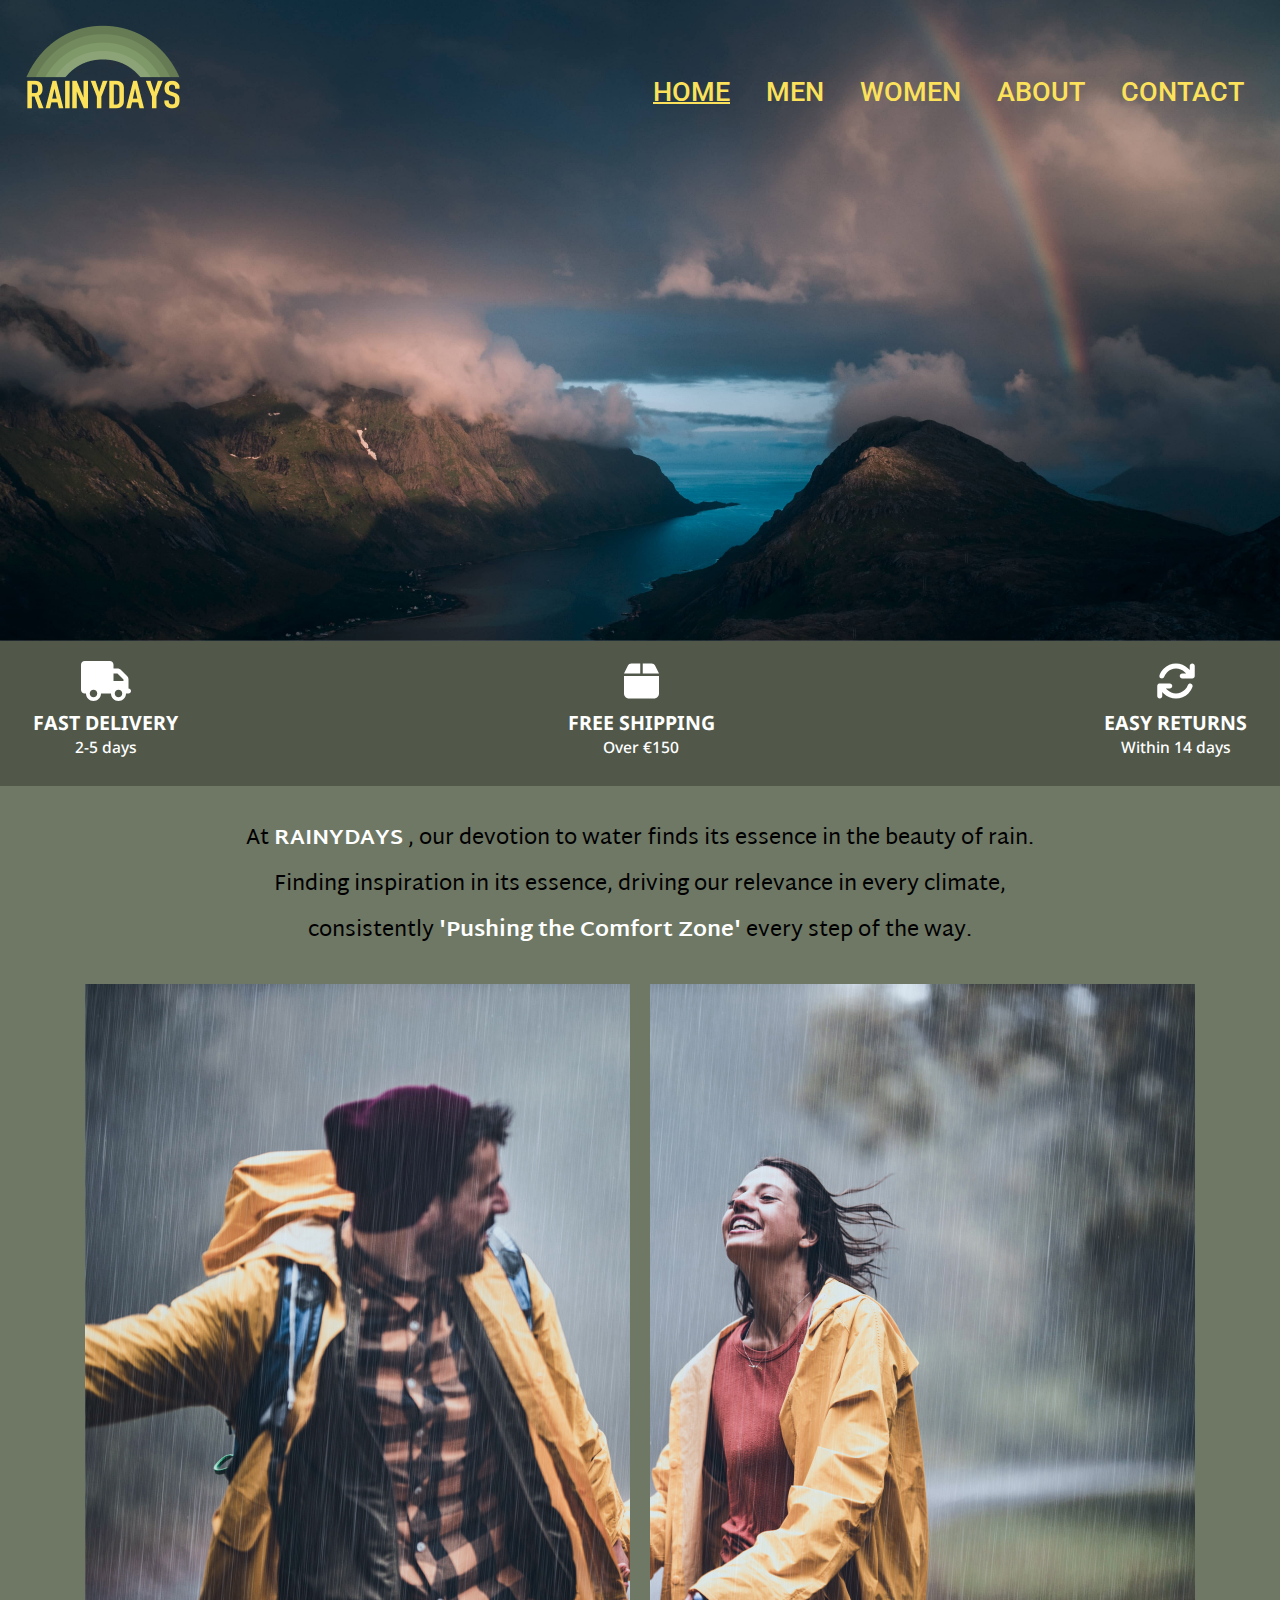
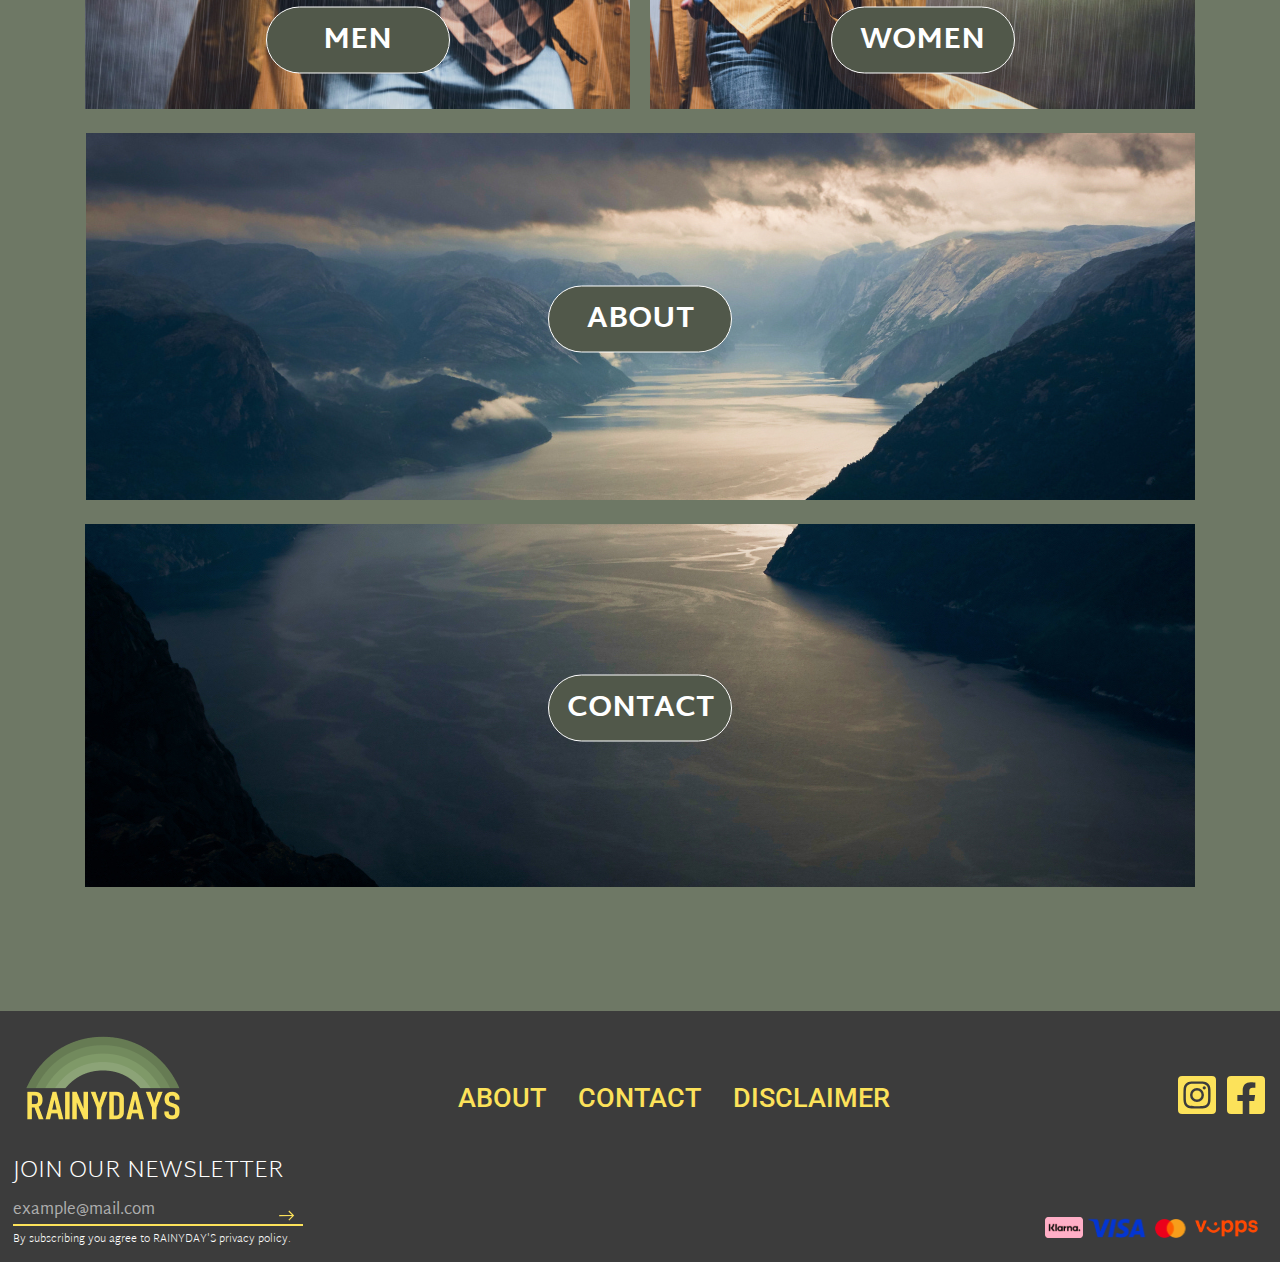
==== commit fe2496be: "first commit" ====
--- a/index.html
+++ b/index.html
@@ -54,28 +54,35 @@
                 <div class="section1">
                     <div class="bulk">
                         <img class="icon-bulk" src="./assets/images/TRUCK.svg" alt="icon of a truck">
-                        <h1 class="bulk-big-text">FAST DELIVERY</p>
+                        <h1 class="bulk-big-text">FAST DELIVERY
+                        </p>
                         <p class="bulk-small-text">2-5 days</p>
                     </div>
                     <div class="bulk">
                         <img class="icon-bulk" src="./assets/images/PACKAGE.svg" alt="icon of a package">
-                        <h1 class="bulk-big-text">FREE SHIPPING</p>
+                        <h1 class="bulk-big-text">FREE SHIPPING
+                        </p>
                         <p class="bulk-small-text">Over €150</p>
                     </div>
                     <div class="bulk">
                         <img class="icon-bulk" src="./assets/images/RETURN.svg" alt="icon of a return arrow">
-                        <h1 class="bulk-big-text">EASY RETURNS</p>
+                        <h1 class="bulk-big-text">EASY RETURNS
+                        </p>
                         <p class="bulk-small-text">Within 14 days</p>
                     </div>
                 </div>
             </section>
             <section class="section2">
-                <h1 class="h1-top">At
-                    <b class="bold">RAINYDAYS</b>, our devotion to water finds its essence in the beauty of rain.
+                <h1 class="h1-top">
+                    At
+                    <b class="bold">RAINYDAYS</b>
+                    , our devotion to water finds its essence in the beauty of rain.
                 </h1>
                 <h1 class="h1-top"> Finding inspiration in its essence, driving our relevance in every climate,</h1>
-                <h1 class="h1-top"> consistently
-                    <b class="bold">'Pushing the Comfort Zone'</b> every step of the way.
+                <h1 class="h1-top">
+                    consistently
+                    <b class="bold">'Pushing the Comfort Zone'</b>
+                    every step of the way.
                 </h1>
             </section>
             <section class="section3">
@@ -107,13 +114,12 @@
                 </div>
             </section>
         </main>
-
         <footer>
             <div class="footer-wrapper1">
                 <div class="logo-and-some">
                     <a href="./index.html">
                         <img class="logo-footer" src="./assets/images/rainydaysLOGO.png" alt="Logo: Green shades of tint rainbow with yellow text-Rainyday">
-                      </a>
+                    </a>
                     <nav class="some-media-phone">
                         <ul class="some-icon">
                             <li class="some-icon-li">
@@ -165,9 +171,11 @@
                         <button type="submit" class="submit-button">
                             <img class="pil" src="./assets/images/PIL.svg" alt="yellow arrow">
                         </button>
-                        <input
+                        <label for="email" class="hidden" id=>email</label>
+                        <input 
                             type="email"
                             class="email-input"
+                            id="email"
                             placeholder="example@mail.com"
                             required
                         >
--- a/src/css/styles.css
+++ b/src/css/styles.css
@@ -34,6 +34,10 @@
   padding-bottom: 70px;
 }
 
+.hidden {
+  display: none;
+}
+
 /*-----------header-------------*/
 
 header {
@@ -54,7 +58,6 @@
 .logo {
   position: absolute;
   padding: 20px;
-
 }
 
 ul {
@@ -121,7 +124,6 @@
   flex-direction: column;
   align-items: center;
   margin: 0 160px;
-  
 }
 
 .bulk-big-text {
@@ -205,11 +207,11 @@
 /*----------about-------------*/
 
 .section1-about-wrapper {
-  display: flex; 
-    flex-direction: row;
-    align-items: center;
-    justify-content: center;
-    gap: 25px;
+  display: flex;
+  flex-direction: row;
+  align-items: center;
+  justify-content: center;
+  gap: 25px;
 }
 
 .section1-about-text {
@@ -217,24 +219,24 @@
 }
 
 .p-about {
-  font-family: "martel sans", sans-serif;
-      font-weight: 500;
-      font-size: 1.02rem;
-      padding-bottom: 35px;
-}
-
-.p-about2 {
   font-family: "martel sans", sans-serif;
   font-weight: 500;
   font-size: 1.02rem;
   padding-bottom: 35px;
 }
 
+.p-about2 {
+  font-family: "martel sans", sans-serif;
+  font-weight: 500;
+  font-size: 1.02rem;
+  padding-bottom: 35px;
+}
+
 .b-about {
   font-family: "martel sans", sans-serif;
-     color: #fff;
-     font-weight: 700;
-     font-size: 1.02rem;
+  color: #fff;
+  font-weight: 700;
+  font-size: 1.02rem;
 }
 
 .section1-about-wrapper,
@@ -243,7 +245,7 @@
 }
 
 .section2-about-wrapper {
-  display: flex; 
+  display: flex;
   flex-direction: row;
   align-items: center;
   justify-content: center;
@@ -282,32 +284,6 @@
   flex-direction: row;
   justify-content: space-between;
 }
-/*----------contact-----------*/
-
-.h3-contact {
-  font-family: "martel sans", sans-serif;
-  color: #fff;
-  font-size: 1.425rem;
-  font-weight: 800;
-  padding: 0;
-  margin: 0;
-}
-
-.p-contact {
-  font-family: "martel sans", sans-serif;
-  color: #000;
-  font-size: 1.325rem;
-  font-weight: 500;
-}
-
-.h3-roboto {
-  font-family: "Roboto", sans-serif;
-  font-size: 1.675rem;
-  font-weight: 500;
-  color: #fff;
-  padding: 0;
-  margin: 0;
-}
 
 /*----------footer-----------*/
 footer {
@@ -322,13 +298,17 @@
 }
 
 .logo-footer {
- margin-left: 20px;
- padding-top: 20px;
+  margin-left: 20px;
+  padding-top: 20px;
 }
 
 .footer-ul {
   display: flex;
   justify-content: center;
+}
+
+.li-footer {
+  margin: 16px;
 }
 
 .footer-links {
@@ -456,13 +436,17 @@
   /* ---- INDEX---- */
 
   .nav-links {
-    font-size: 1.5rem;
+    font-size: 1.4rem;
   }
 
   .h1-top,
   .bold {
+    text-wrap: wrap;
+    max-width: 400px;
+    justify-content: center;
+    align-items: center;
+    width: 90%;
     font-size: 1rem;
-    word-wrap: break-word;
   }
 
   .section2 {
@@ -486,7 +470,7 @@
   h1 {
     font-size: 1.675rem;
   }
-  
+
   /*---nav---*/
   .navigation {
     display: none;
@@ -540,36 +524,35 @@
     text-align: center;
   }
 
-/*---bulk-section---*/
-.section1 {
-  display: flex;
-  flex-direction: row;
-  justify-content: space-between;
-  height: auto;
-  padding: 10px 20px;
-  align-items: center;
-  text-align: center;
-}
-
-.bulk {
-  margin: 10px 0;
-  align-items: center;
-  text-align: center;
-}
-
-.bulk-big-text {
-  font-size: 0.8rem;
-}
-
-.bulk-small-text {
-  font-size: 0.6rem;
-}
-
-.icon {
-  width: 40px;
-  height: auto;
-}
-
+  /*---bulk-section---*/
+  .section1 {
+    display: flex;
+    flex-direction: row;
+    justify-content: space-between;
+    height: auto;
+    padding: 10px 20px;
+    align-items: center;
+    text-align: center;
+  }
+
+  .bulk {
+    margin: 10px 0;
+    align-items: center;
+    text-align: center;
+  }
+
+  .bulk-big-text {
+    font-size: 0.8rem;
+  }
+
+  .bulk-small-text {
+    font-size: 0.6rem;
+  }
+
+  .icon {
+    width: 40px;
+    height: auto;
+  }
 
   /*---footer---*/
 
@@ -589,7 +572,6 @@
 
   .logo-footer {
     margin-bottom: 10px;
-    
   }
 
   .some {
@@ -617,10 +599,19 @@
 
   .footer-nav {
     padding-bottom: 10px;
+    padding: 0;
+    justify-content: center;
+    align-items: center;
+    gap: 5px;
+    max-width: 80%;
   }
 
   .nav-links {
-    font-size: 1.4rem;
+    font-size: 1.3rem;
+  }
+
+  .li-footer {
+    margin: 10px;
   }
 
   .newsletter-wrapper2 {
@@ -639,7 +630,7 @@
 /* tablet and small laptops */
 @media screen and (min-width: 601px) and (max-width: 900px) {
   .nav-links {
-    font-size: 1.5rem;
+    font-size: 1.4rem;
   }
 
   /*---nav---*/
@@ -647,7 +638,6 @@
     display: none;
   }
 
- 
   /*----hamburger--*/
 
   #hamitems a {
@@ -703,23 +693,22 @@
     justify-content: space-between;
     height: auto;
     padding: 10px 25px;
-    
-  }
-  
+  }
+
   .bulk {
     margin: 10px 0;
     align-items: center;
     text-align: center;
   }
-  
+
   .bulk-big-text {
     font-size: 0.9rem;
   }
-  
+
   .bulk-small-text {
     font-size: 0.7rem;
   }
-  
+
   .icon {
     width: 40px;
     height: auto;
@@ -777,7 +766,6 @@
 
 /* laptop to larger desktops */
 @media screen and (min-width: 901px) and (max-width: 1300px) {
-  
   /*----bulk---*/
   .section1 {
     display: flex;
@@ -785,13 +773,13 @@
     justify-content: space-between;
     height: auto;
     padding: 10px 25px;
-   }
-    
-    .bulk {
-      margin: 10px 0;
-      align-items: center;
-      text-align: center;
-    }
+  }
+
+  .bulk {
+    margin: 10px 0;
+    align-items: center;
+    text-align: center;
+  }
 }
 
 /* larger monitors */
@@ -803,11 +791,11 @@
     justify-content: space-between;
     height: auto;
     padding: 10px 25px;
-   }
-    
-    .bulk {
-      margin: 10px 0;
-      align-items: center;
-      text-align: center;
-    }
-}
+  }
+
+  .bulk {
+    margin: 10px 0;
+    align-items: center;
+    text-align: center;
+  }
+}
